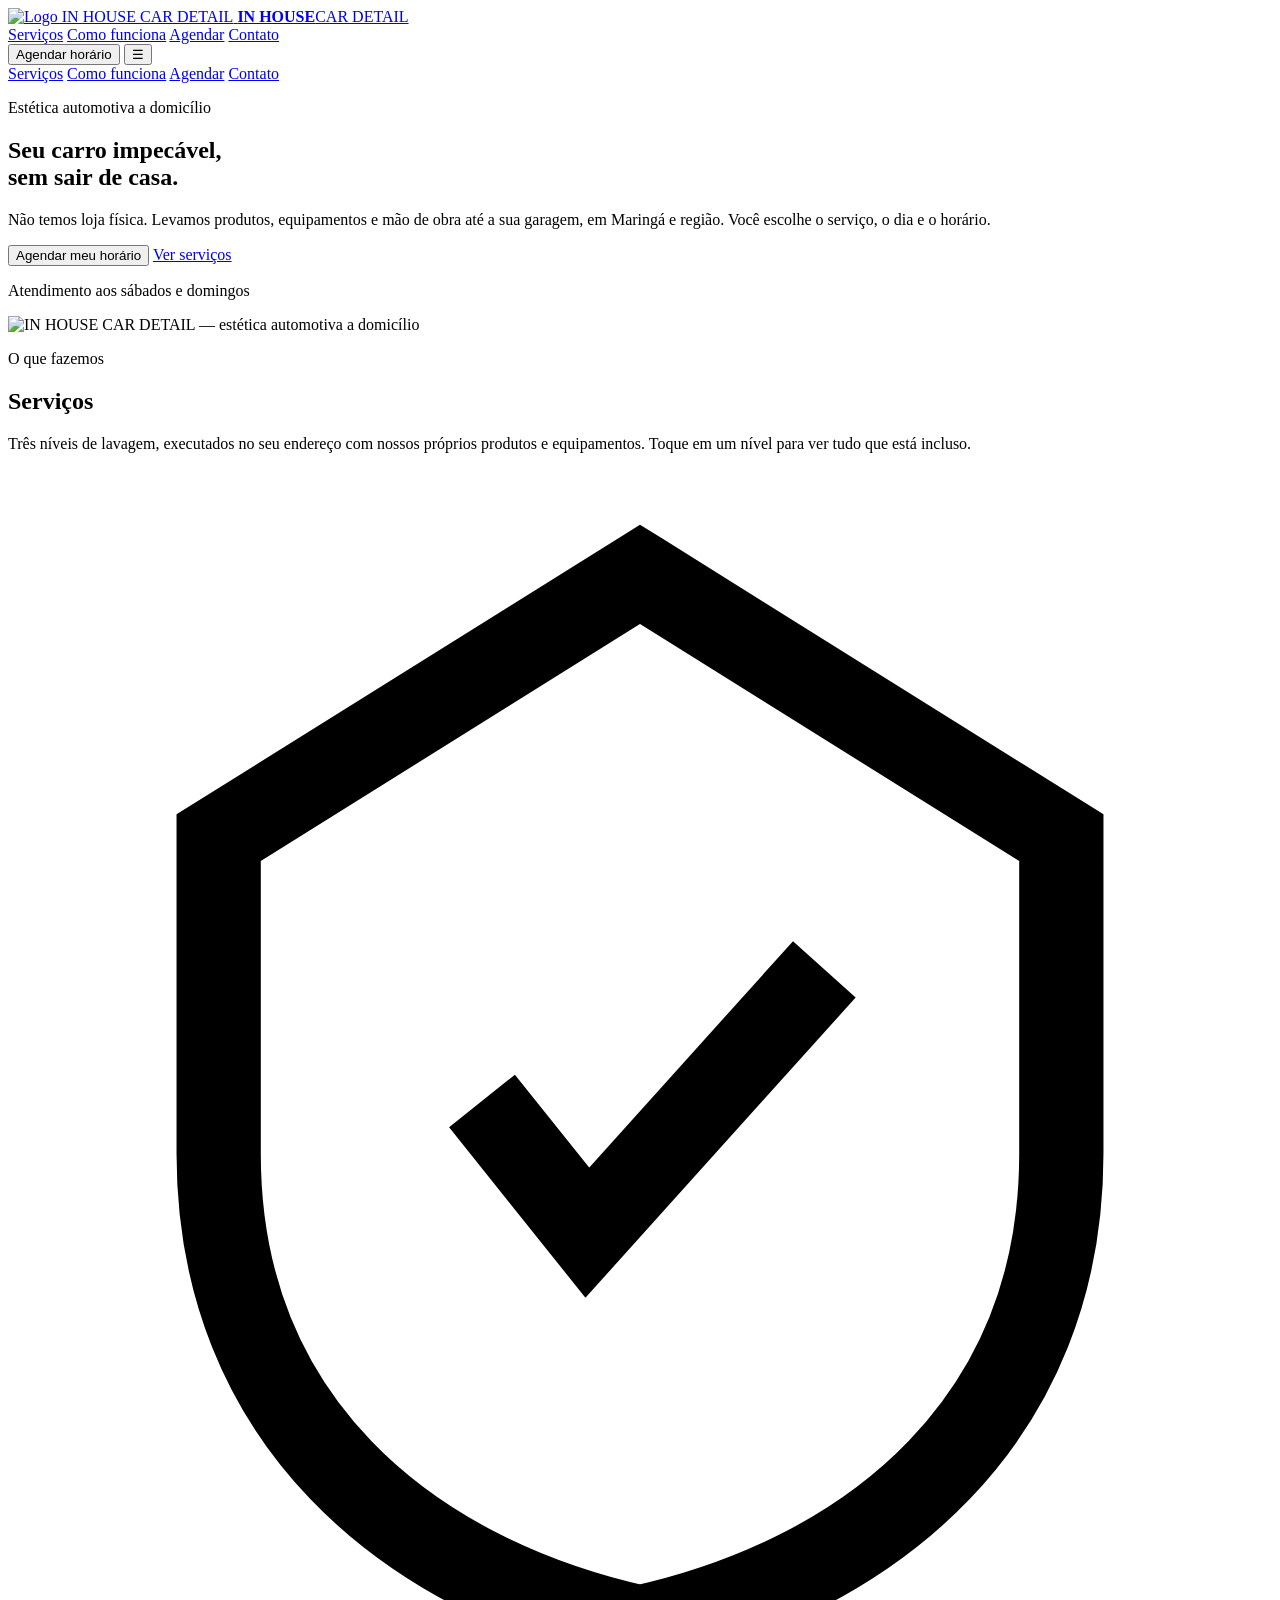
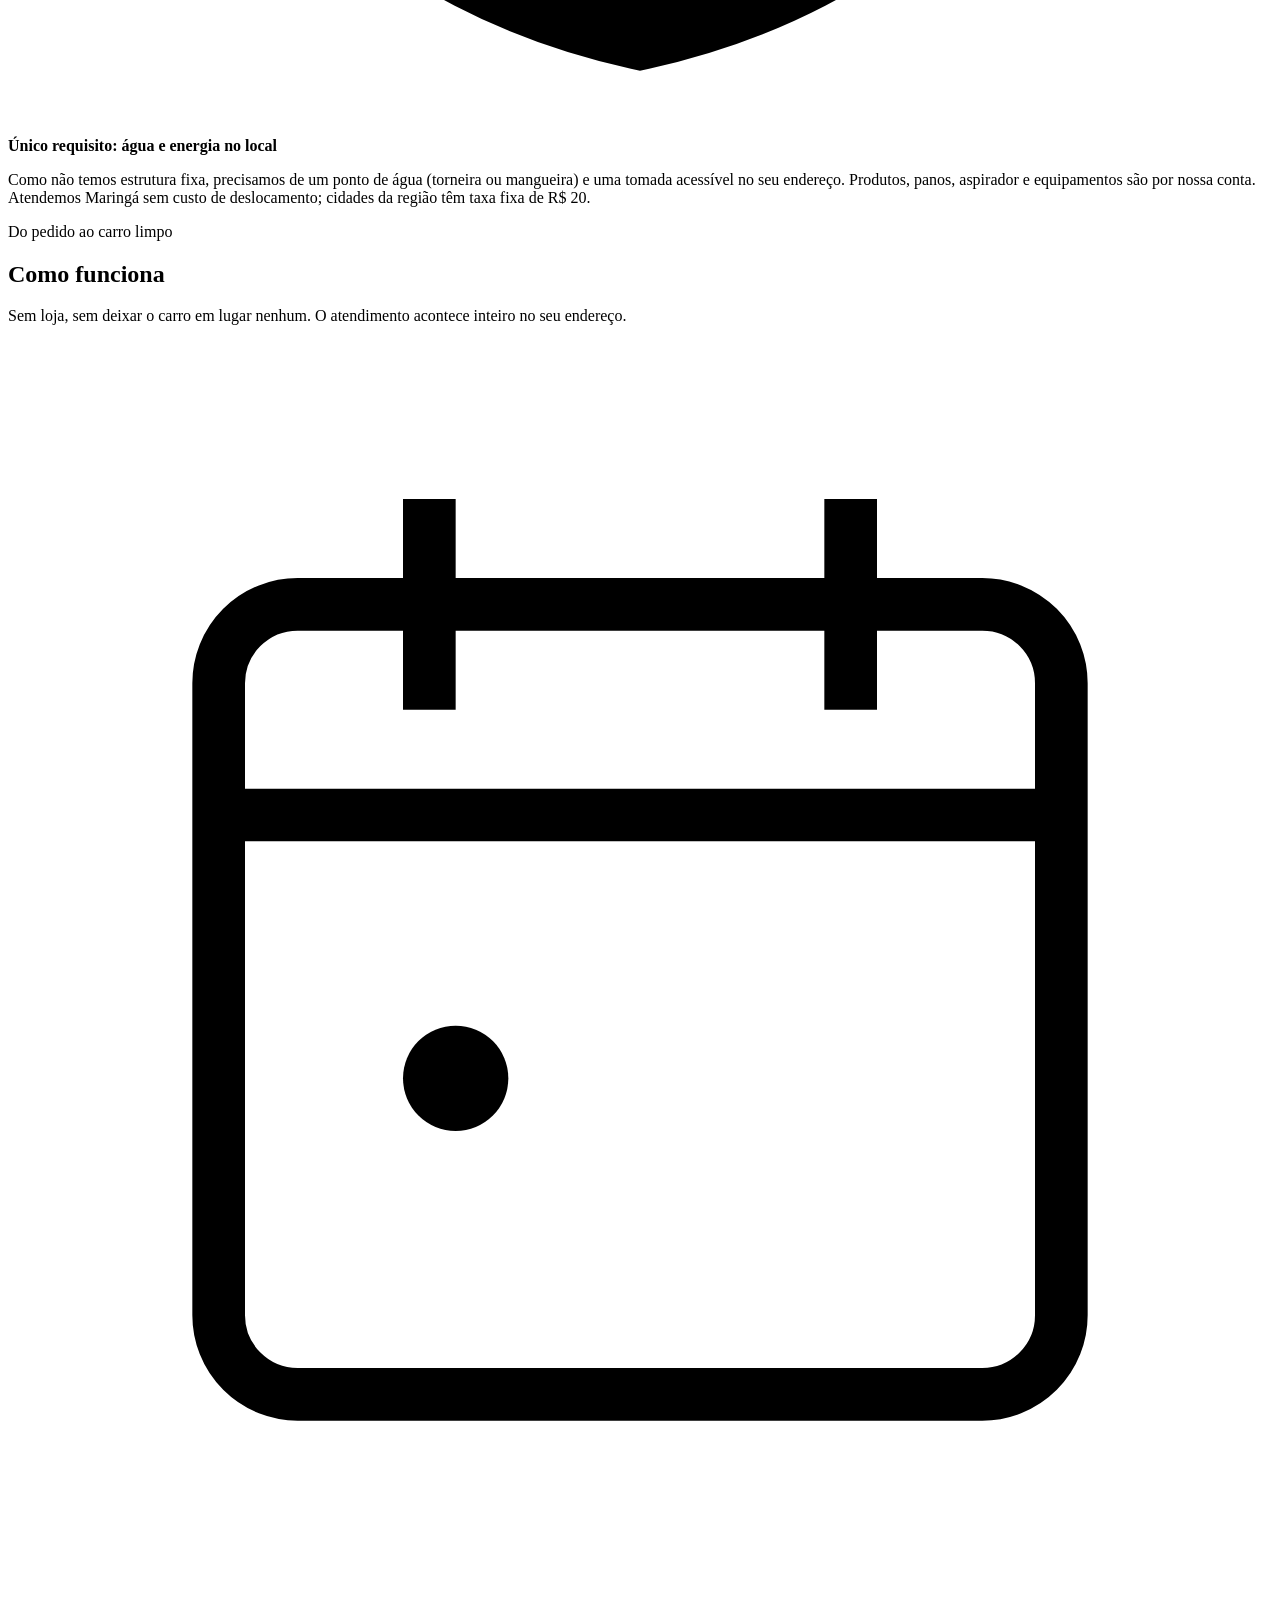
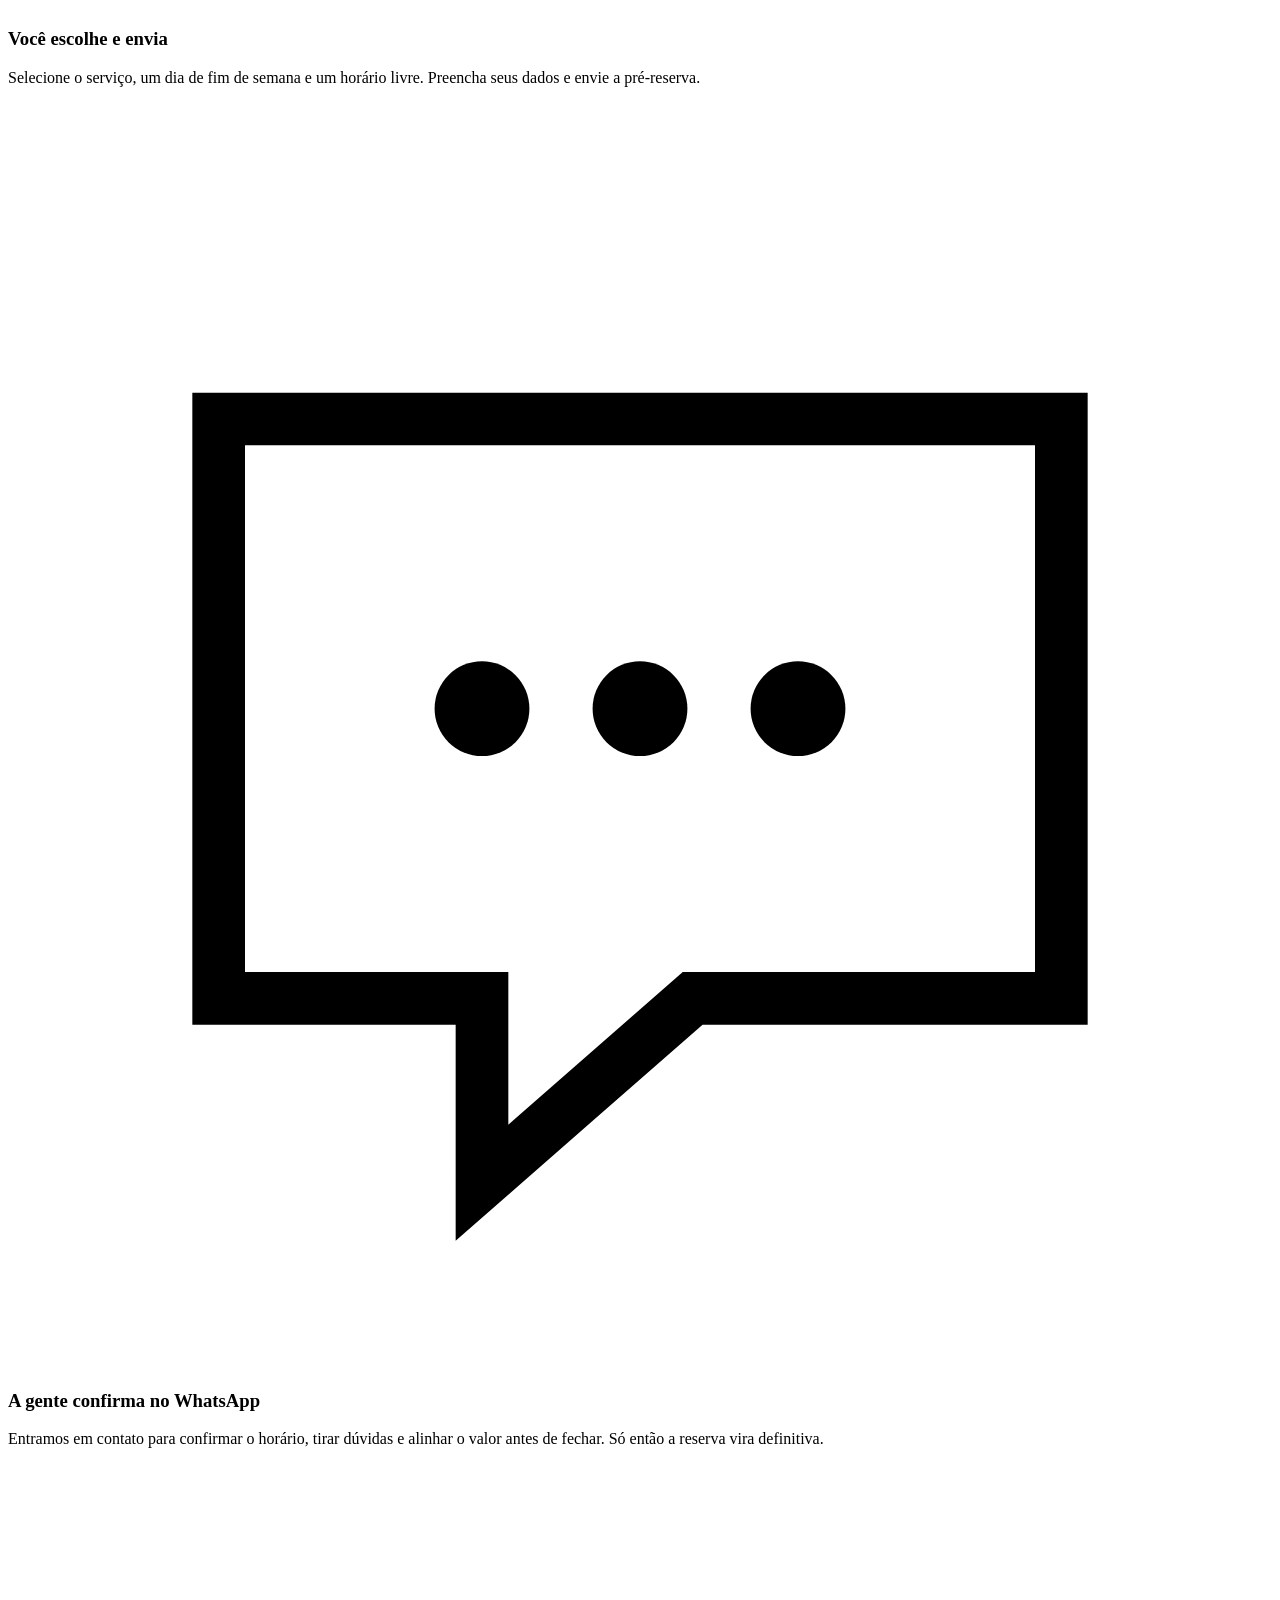
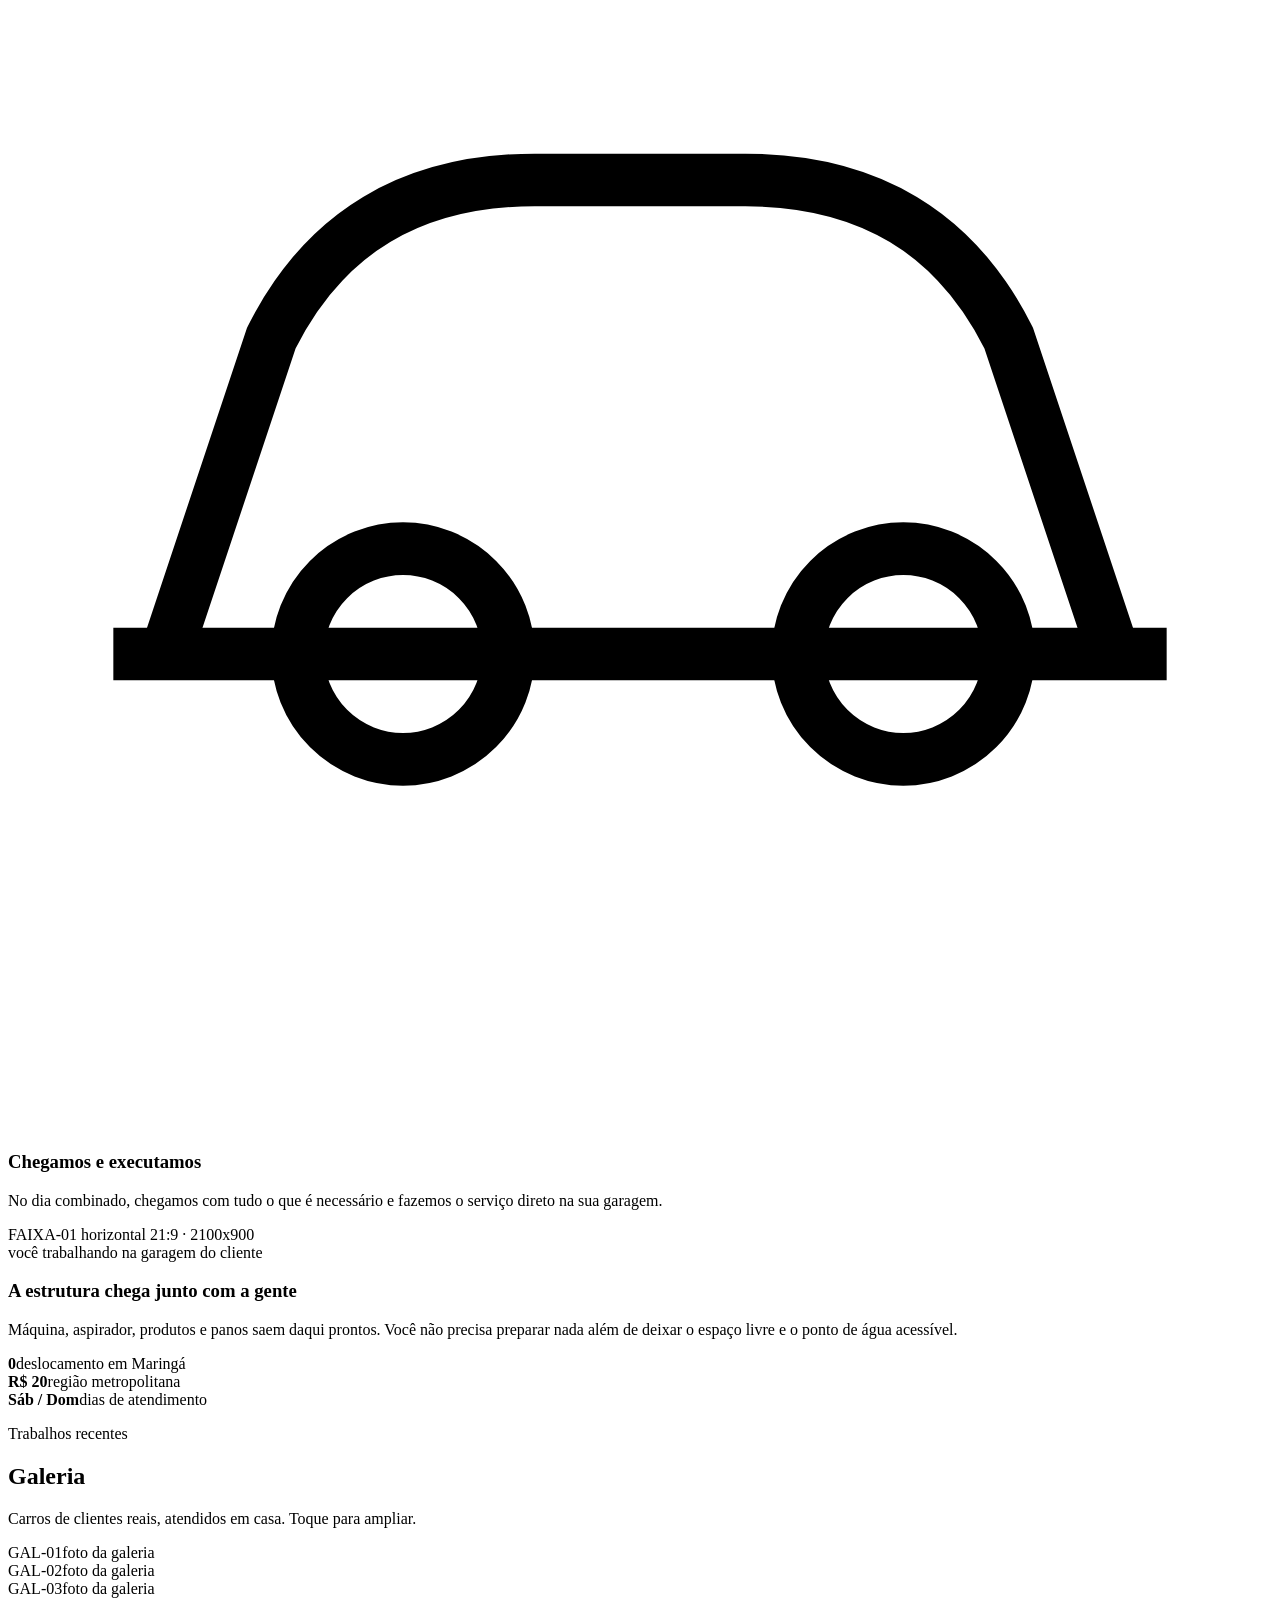
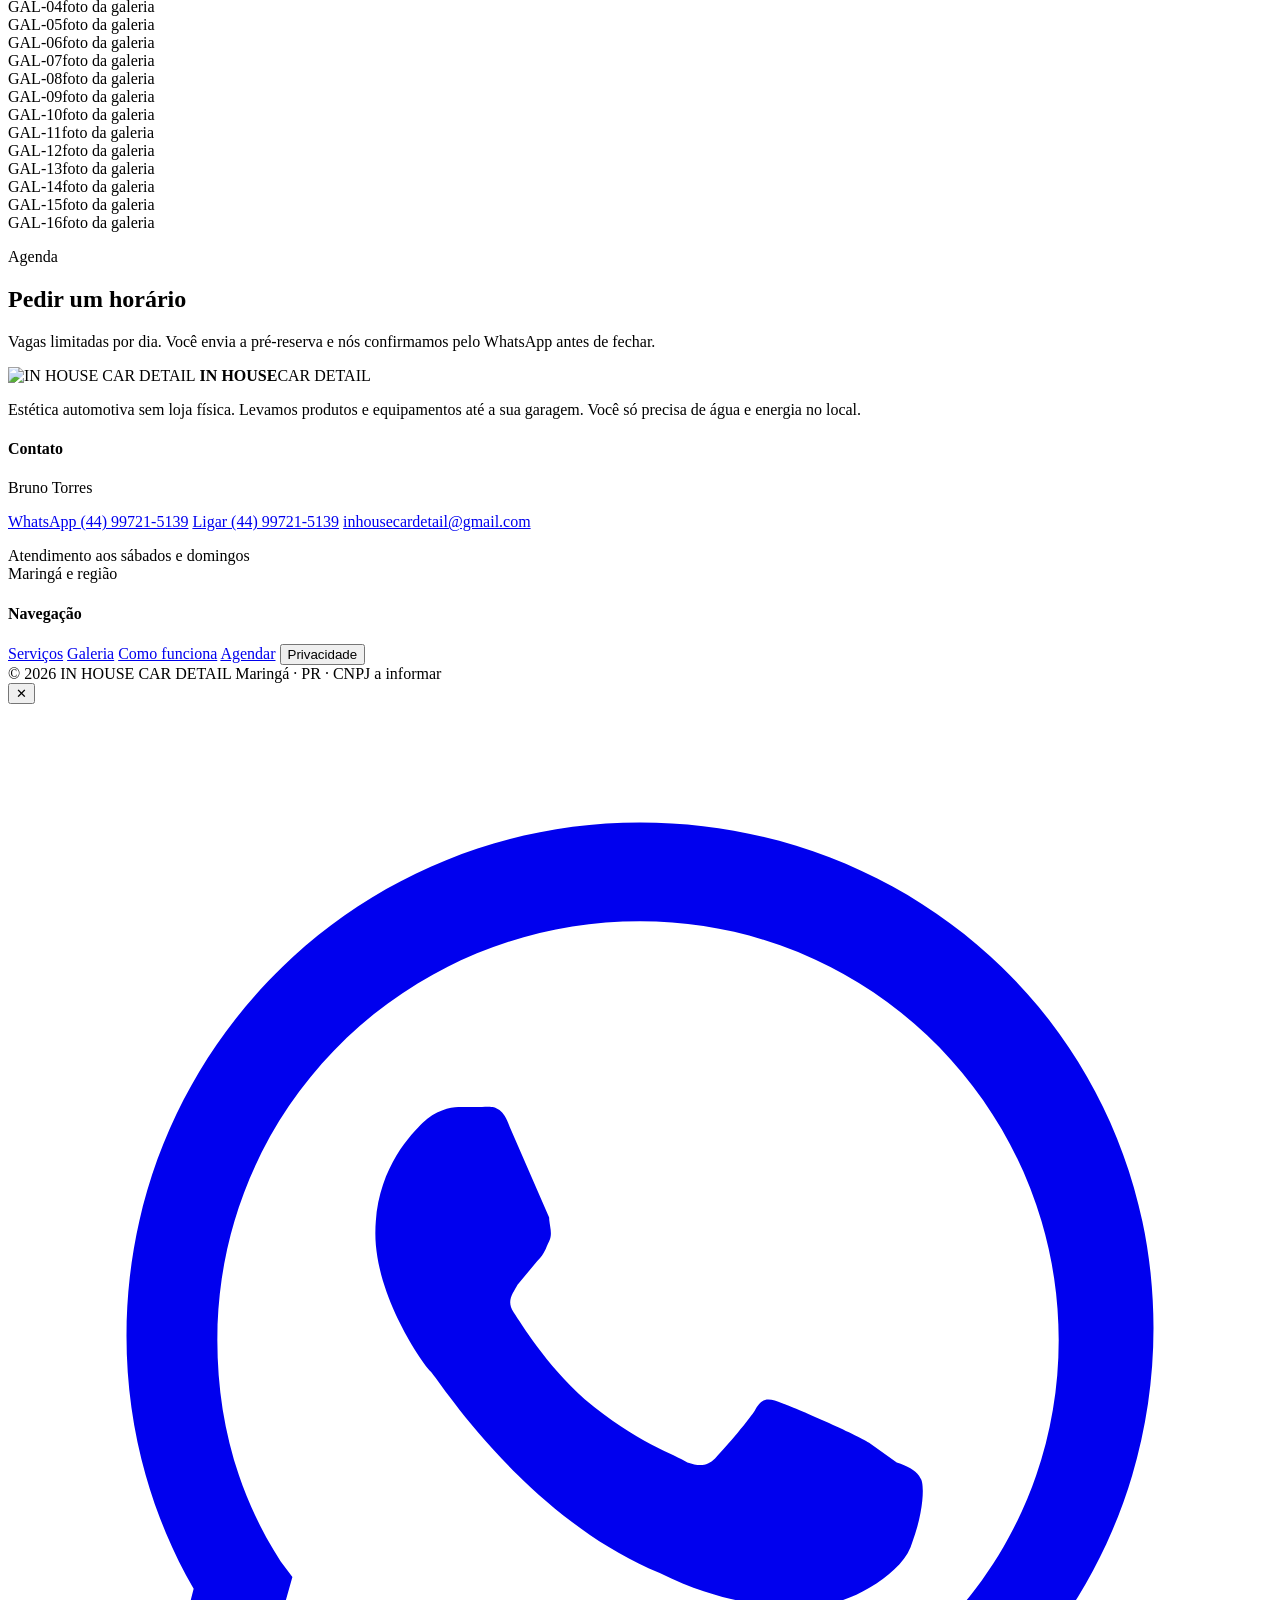
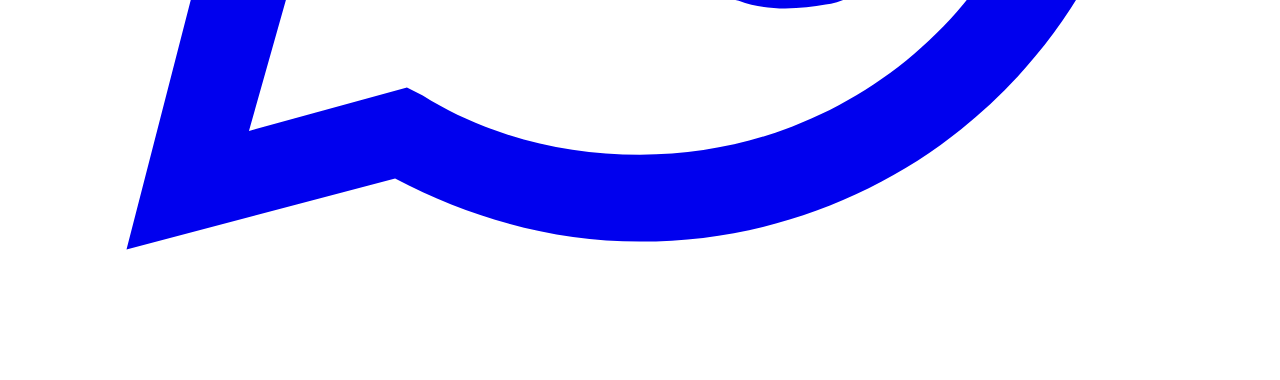
==== index.html @ f8c45d7d "V1 site Inhouse Car Detail" ====
<!DOCTYPE html>
<html lang="pt-BR">
<head>
<meta charset="UTF-8">
<meta name="viewport" content="width=device-width, initial-scale=1.0">
<title>IN HOUSE CAR DETAIL — Estética automotiva a domicílio em Maringá</title>
<meta name="description" content="Lavagem e estética automotiva na sua garagem, em Maringá e região. Você escolhe o serviço, o dia e o horário — a gente leva produtos e equipamentos até você.">
<meta name="theme-color" content="#010d1c">

<meta property="og:title" content="IN HOUSE CAR DETAIL — Estética automotiva a domicílio">
<meta property="og:description" content="Lavagem e estética automotiva na sua garagem, em Maringá e região.">
<meta property="og:image" content="assets/img/logo-hero.jpg">
<meta property="og:type" content="website">
<meta property="og:locale" content="pt_BR">

<link rel="icon" type="image/jpeg" href="assets/img/logo-badge-160.jpg">
<link rel="apple-touch-icon" href="assets/img/logo-badge-320.jpg">

<link rel="preconnect" href="https://fonts.googleapis.com">
<link rel="preconnect" href="https://fonts.gstatic.com" crossorigin>
<link href="https://fonts.googleapis.com/css2?family=Bebas+Neue&family=Inter:wght@400;500;600;700;800&family=JetBrains+Mono:wght@400;500;700&display=swap" rel="stylesheet">
<link rel="stylesheet" href="assets/css/styles.css">
</head>
<body>

<!-- ============================ HEADER ============================ -->
<header>
  <nav class="wrap">
    <a class="brand" href="#topo" aria-label="IN HOUSE CAR DETAIL — início">
      <picture>
        <source srcset="assets/img/logo-badge-160.webp" type="image/webp">
        <img src="assets/img/logo-badge-160.jpg" alt="Logo IN HOUSE CAR DETAIL" width="44" height="44">
      </picture>
      <span class="logo"><b>IN HOUSE</b><span>CAR DETAIL</span></span>
    </a>
    <div class="nav-links">
      <a href="#servicos">Serviços</a>
      <!-- RESULTADOS: <a href="#resultados">Resultados</a> -->
      <a href="#como-funciona">Como funciona</a>
      <a href="#agendamento">Agendar</a>
      <a href="#contato">Contato</a>
    </div>
    <button class="btn btn-gold nav-cta" data-scroll="#agendamento">Agendar horário</button>
    <button class="burger" id="burgerBtn" aria-label="Abrir menu" aria-expanded="false">☰</button>
  </nav>
</header>

<!-- Fora do <header> de propósito: o backdrop-filter do cabeçalho cria um
     bloco de contenção e o menu fixo herdava a altura dele (64px). -->
<div class="mobile-menu" id="mobileMenu">
  <a href="#servicos">Serviços</a>
  <!-- RESULTADOS: <a href="#resultados">Resultados</a> -->
  <a href="#como-funciona">Como funciona</a>
  <a href="#agendamento">Agendar</a>
  <a href="#contato">Contato</a>
</div>

<!-- ============================ HERO ============================
     SLOT DE FOTO: HERO-BG — configurado via CSS.
     Arquivo: assets/img/hero/hero-bg.jpg (1920x1080, carro escuro molhado)
     Para ativar, descomente a linha --hero-photo no topo de assets/css/styles.css
     ============================================================== -->
<section class="hero" id="topo">
  <div class="wrap hero-grid">
    <div>
      <p class="eyebrow">Estética automotiva a domicílio</p>
      <h1>Seu carro impecável,<br><span class="gold">sem sair de casa.</span></h1>
      <p class="lead">Não temos loja física. Levamos produtos, equipamentos e mão de obra até a sua garagem, em Maringá e região. Você escolhe o serviço, o dia e o horário.</p>
      <div class="hero-ctas">
        <button class="btn btn-gold" data-scroll="#agendamento">Agendar meu horário</button>
        <a href="#servicos" class="btn btn-ghost">Ver serviços</a>
      </div>
      <p class="hero-note"><span class="dot"></span> Atendimento aos sábados e domingos</p>
    </div>
    <div class="hero-badge">
      <div class="ring" aria-hidden="true"></div>
      <div class="flare" aria-hidden="true"></div>
      <picture>
        <source srcset="assets/img/logo-hero-840.webp" type="image/webp">
        <img src="assets/img/logo-hero-840.jpg" alt="IN HOUSE CAR DETAIL — estética automotiva a domicílio" width="420" height="420" fetchpriority="high">
      </picture>
    </div>
  </div>
</section>

<!-- ============================ SERVIÇOS ============================ -->
<section id="servicos">
  <div class="wrap">
    <div class="section-head">
      <p class="eyebrow">O que fazemos</p>
      <h2>Serviços</h2>
      <p>Três níveis de lavagem, executados no seu endereço com nossos próprios produtos e equipamentos. Toque em um nível para ver tudo que está incluso.</p>
    </div>

    <!-- SLOTS DE FOTO: capa de cada card (SRV-*-CAPA) — geradas em assets/js/app.js -->
    <div class="service-grid" id="serviceGrid"></div>

    <!-- Polimento: linha separada, formato diferente das lavagens.
         SLOT DE FOTO: SRV-POLIMENTO-CAPA (1600x1200) -->
    <div class="polimento" id="polimentoBlock"></div>

    <div class="requisito">
      <svg viewBox="0 0 24 24" fill="none" aria-hidden="true"><path d="M12 2 L20 7 V13 C20 18 16.5 21 12 22 C7.5 21 4 18 4 13 V7 Z" stroke="currentColor" stroke-width="1.6"/><path d="M9 12 L11 14.5 L15.5 9.5" stroke="currentColor" stroke-width="1.6" fill="none"/></svg>
      <div>
        <b>Único requisito: água e energia no local</b>
        <p>Como não temos estrutura fixa, precisamos de um ponto de água (torneira ou mangueira) e uma tomada acessível no seu endereço. Produtos, panos, aspirador e equipamentos são por nossa conta. Atendemos Maringá sem custo de deslocamento; cidades da região têm taxa fixa de R$ 20.</p>
      </div>
    </div>
  </div>
</section>

<!-- Seção "Resultados" (antes/depois) removida — ver _secao-resultados.html -->

<!-- ============================ COMO FUNCIONA ============================ -->
<section id="como-funciona">
  <div class="wrap">
    <div class="section-head">
      <p class="eyebrow">Do pedido ao carro limpo</p>
      <h2>Como funciona</h2>
      <p>Sem loja, sem deixar o carro em lugar nenhum. O atendimento acontece inteiro no seu endereço.</p>
    </div>
    <div class="steps">
      <div class="step">
        <svg class="step-icon" viewBox="0 0 48 48" fill="none" aria-hidden="true"><rect x="8" y="10" width="32" height="30" rx="3" stroke="currentColor" stroke-width="2"/><line x1="8" y1="18" x2="40" y2="18" stroke="currentColor" stroke-width="2"/><line x1="16" y1="6" x2="16" y2="14" stroke="currentColor" stroke-width="2"/><line x1="32" y1="6" x2="32" y2="14" stroke="currentColor" stroke-width="2"/><circle cx="17" cy="28" r="2" fill="currentColor"/></svg>
        <h3>Você escolhe e envia</h3>
        <p>Selecione o serviço, um dia de fim de semana e um horário livre. Preencha seus dados e envie a pré-reserva.</p>
      </div>
      <div class="step">
        <svg class="step-icon" viewBox="0 0 48 48" fill="none" aria-hidden="true"><path d="M8 12h32v22H26l-8 7v-7H8z" stroke="currentColor" stroke-width="2"/><circle cx="18" cy="23" r="1.8" fill="currentColor"/><circle cx="24" cy="23" r="1.8" fill="currentColor"/><circle cx="30" cy="23" r="1.8" fill="currentColor"/></svg>
        <h3>A gente confirma no WhatsApp</h3>
        <p>Entramos em contato para confirmar o horário, tirar dúvidas e alinhar o valor antes de fechar. Só então a reserva vira definitiva.</p>
      </div>
      <div class="step">
        <svg class="step-icon" viewBox="0 0 48 48" fill="none" aria-hidden="true"><path d="M6 30 L10 18 Q13 12 20 12 L28 12 Q35 12 38 18 L42 30" stroke="currentColor" stroke-width="2" fill="none"/><line x1="4" y1="30" x2="44" y2="30" stroke="currentColor" stroke-width="2"/><circle cx="15" cy="30" r="4" fill="none" stroke="currentColor" stroke-width="2"/><circle cx="34" cy="30" r="4" fill="none" stroke="currentColor" stroke-width="2"/></svg>
        <h3>Chegamos e executamos</h3>
        <p>No dia combinado, chegamos com tudo o que é necessário e fazemos o serviço direto na sua garagem.</p>
      </div>
    </div>

      <!-- A estrutura chega junto com a gente — fecha a seção "Como funciona".
           SLOT DE FOTO: FAIXA-01. Ative pelo bloco PHOTOS em assets/js/app.js -->
      <div class="estrutura">
        <div class="slot" data-slot="FAIXA-01">
          <div class="slot-empty">
            <span class="code">FAIXA-01</span>
            <span class="meta">horizontal 21:9 · 2100x900<br>você trabalhando na garagem do cliente</span>
          </div>
        </div>
        <div class="estrutura-overlay"></div>
        <div class="estrutura-content">
          <h3>A estrutura chega junto com a gente</h3>
          <p>Máquina, aspirador, produtos e panos saem daqui prontos. Você não precisa preparar nada além de deixar o espaço livre e o ponto de água acessível.</p>
          <div class="estrutura-stats">
            <div><b>0</b><span>deslocamento em Maringá</span></div>
            <div><b>R$ 20</b><span>região metropolitana</span></div>
            <div><b>Sáb / Dom</b><span>dias de atendimento</span></div>
          </div>
        </div>
      </div>
  </div>
</section>

<!-- ============================ GALERIA MOSAICO ============================
     SLOTS DE FOTO: GAL-01 a GAL-06 — tamanhos diferentes de propósito.
     Arquivos: assets/img/galeria/01.jpg ... 06.jpg. Ative pelo bloco PHOTOS.
     ========================================================================= -->
<section id="galeria">
  <div class="wrap">
    <div class="section-head">
      <p class="eyebrow">Trabalhos recentes</p>
      <h2>Galeria</h2>
      <p>Carros de clientes reais, atendidos em casa. Toque para ampliar.</p>
    </div>

    <div class="mosaico" id="mosaico">
      <div class="slot m-tall" data-slot="GAL-01"><div class="slot-empty"><span class="code">GAL-01</span><span class="meta">foto da galeria</span></div></div>
      <div class="slot m-wide" data-slot="GAL-02"><div class="slot-empty"><span class="code">GAL-02</span><span class="meta">foto da galeria</span></div></div>
      <div class="slot m-wide" data-slot="GAL-03"><div class="slot-empty"><span class="code">GAL-03</span><span class="meta">foto da galeria</span></div></div>
      <div class="slot m-tall" data-slot="GAL-04"><div class="slot-empty"><span class="code">GAL-04</span><span class="meta">foto da galeria</span></div></div>
      <div class="slot m-big" data-slot="GAL-05"><div class="slot-empty"><span class="code">GAL-05</span><span class="meta">foto da galeria</span></div></div>
      <div class="slot m-wide" data-slot="GAL-06"><div class="slot-empty"><span class="code">GAL-06</span><span class="meta">foto da galeria</span></div></div>
      <div class="slot" data-slot="GAL-07"><div class="slot-empty"><span class="code">GAL-07</span><span class="meta">foto da galeria</span></div></div>
      <div class="slot" data-slot="GAL-08"><div class="slot-empty"><span class="code">GAL-08</span><span class="meta">foto da galeria</span></div></div>
      <div class="slot m-tall" data-slot="GAL-09"><div class="slot-empty"><span class="code">GAL-09</span><span class="meta">foto da galeria</span></div></div>
      <div class="slot m-tall" data-slot="GAL-10"><div class="slot-empty"><span class="code">GAL-10</span><span class="meta">foto da galeria</span></div></div>
      <div class="slot" data-slot="GAL-11"><div class="slot-empty"><span class="code">GAL-11</span><span class="meta">foto da galeria</span></div></div>
      <div class="slot" data-slot="GAL-12"><div class="slot-empty"><span class="code">GAL-12</span><span class="meta">foto da galeria</span></div></div>
      <div class="slot" data-slot="GAL-13"><div class="slot-empty"><span class="code">GAL-13</span><span class="meta">foto da galeria</span></div></div>
      <div class="slot" data-slot="GAL-14"><div class="slot-empty"><span class="code">GAL-14</span><span class="meta">foto da galeria</span></div></div>
      <div class="slot m-big" data-slot="GAL-15"><div class="slot-empty"><span class="code">GAL-15</span><span class="meta">foto da galeria</span></div></div>
      <div class="slot m-big" data-slot="GAL-16"><div class="slot-empty"><span class="code">GAL-16</span><span class="meta">foto da galeria</span></div></div>
    </div>
    </div>
    </div>
  </div>
</section>

<!-- ============================ AGENDAMENTO ============================ -->
<section id="agendamento">
  <div class="wrap">
    <div class="section-head center">
      <p class="eyebrow center">Agenda</p>
      <h2>Pedir um horário</h2>
      <p>Vagas limitadas por dia. Você envia a pré-reserva e nós confirmamos pelo WhatsApp antes de fechar.</p>
    </div>

    <div class="booking-card">
      <div class="stepper" id="stepper"></div>
      <div class="booking-body" id="bookingBody"></div>
      <div class="booking-nav" id="bookingNav"></div>
    </div>
  </div>
</section>

<!-- ============================ RODAPÉ ============================ -->
<footer id="contato">
  <div class="wrap">
    <div class="foot-grid">
      <div class="foot-col">
        <div class="foot-brand">
          <picture>
            <source srcset="assets/img/logo-badge-320.webp" type="image/webp">
            <img src="assets/img/logo-badge-320.jpg" alt="IN HOUSE CAR DETAIL" width="56" height="56" loading="lazy">
          </picture>
          <span class="logo"><b>IN HOUSE</b><span>CAR DETAIL</span></span>
        </div>
        <p>Estética automotiva sem loja física. Levamos produtos e equipamentos até a sua garagem. Você só precisa de água e energia no local.</p>
      </div>
      <div class="foot-col">
        <h4>Contato</h4>
        <p class="foot-pessoa">Bruno Torres</p>
        <a href="https://wa.me/5544997215139" target="_blank" rel="noopener">WhatsApp (44) 99721-5139</a>
        <a href="tel:+5544997215139">Ligar (44) 99721-5139</a>
        <a href="mailto:inhousecardetail@gmail.com">inhousecardetail@gmail.com</a>
        <p>Atendimento aos sábados e domingos<br>Maringá e região</p>
      </div>
      <div class="foot-col">
        <h4>Navegação</h4>
        <a href="#servicos">Serviços</a>
        <!-- RESULTADOS: <a href="#resultados">Antes e depois</a> -->
        <a href="#galeria">Galeria</a>
        <a href="#como-funciona">Como funciona</a>
        <a href="#agendamento">Agendar</a>
        <button type="button" class="link-rodape" data-privacidade>Privacidade</button>
      </div>
    </div>
    <div class="foot-bottom">
      <span>© 2026 IN HOUSE CAR DETAIL</span>
      <span>Maringá · PR · CNPJ a informar</span>
    </div>
  </div>
</footer>

<!-- Modal de serviço -->
<div class="modal-overlay" id="modalOverlay" role="dialog" aria-modal="true" aria-hidden="true">
  <div class="modal" id="modalContent"></div>
</div>

<!-- Aviso de privacidade (LGPD) -->
<div class="modal-overlay" id="privOverlay" role="dialog" aria-modal="true" aria-hidden="true">
  <div class="modal" id="privContent"></div>
</div>

<!-- Lightbox da galeria -->
<div class="lightbox" id="lightbox" role="dialog" aria-modal="true" aria-hidden="true">
  <button class="lightbox-close" id="lightboxClose" aria-label="Fechar">✕</button>
  <img id="lightboxImg" alt="">
</div>

<!-- WhatsApp flutuante: único canal que já converte enquanto o backend da Fase 4 não existe -->
<a class="wa-float" id="waFloat" href="https://wa.me/5544997215139" target="_blank" rel="noopener" aria-label="Falar no WhatsApp">
  <svg viewBox="0 0 32 32" fill="currentColor" aria-hidden="true"><path d="M16 3C8.8 3 3 8.8 3 16c0 2.3.6 4.5 1.7 6.4L3 29l6.8-1.8c1.9 1 4 1.6 6.2 1.6 7.2 0 13-5.8 13-13S23.2 3 16 3zm0 23.6c-2 0-3.9-.5-5.5-1.5l-.4-.2-4 1.1 1.1-3.9-.3-.4c-1.1-1.7-1.6-3.6-1.6-5.6 0-5.9 4.8-10.6 10.7-10.6 5.9 0 10.6 4.8 10.6 10.6 0 5.9-4.8 10.5-10.6 10.5zm5.8-7.9c-.3-.2-1.9-.9-2.2-1-.3-.1-.5-.2-.7.2-.2.3-.8 1-1 1.2-.2.2-.4.2-.7.1-.3-.2-1.3-.5-2.6-1.6-1-.9-1.6-1.9-1.8-2.2-.2-.3 0-.5.1-.7l.5-.6c.2-.2.2-.3.3-.5.1-.2 0-.4 0-.6l-1-2.3c-.2-.6-.5-.5-.7-.5h-.6c-.2 0-.6.1-.9.4-.3.3-1.2 1.2-1.2 2.8s1.2 3.3 1.4 3.5c.2.2 2.4 3.7 5.8 5.1.8.4 1.5.6 2 .7.8.3 1.6.2 2.2.1.7-.1 2-.8 2.2-1.6.3-.8.3-1.5.2-1.6-.1-.2-.3-.3-.6-.4z"/></svg>
</a>

<script src="assets/js/app.js"></script>
</body>
</html>
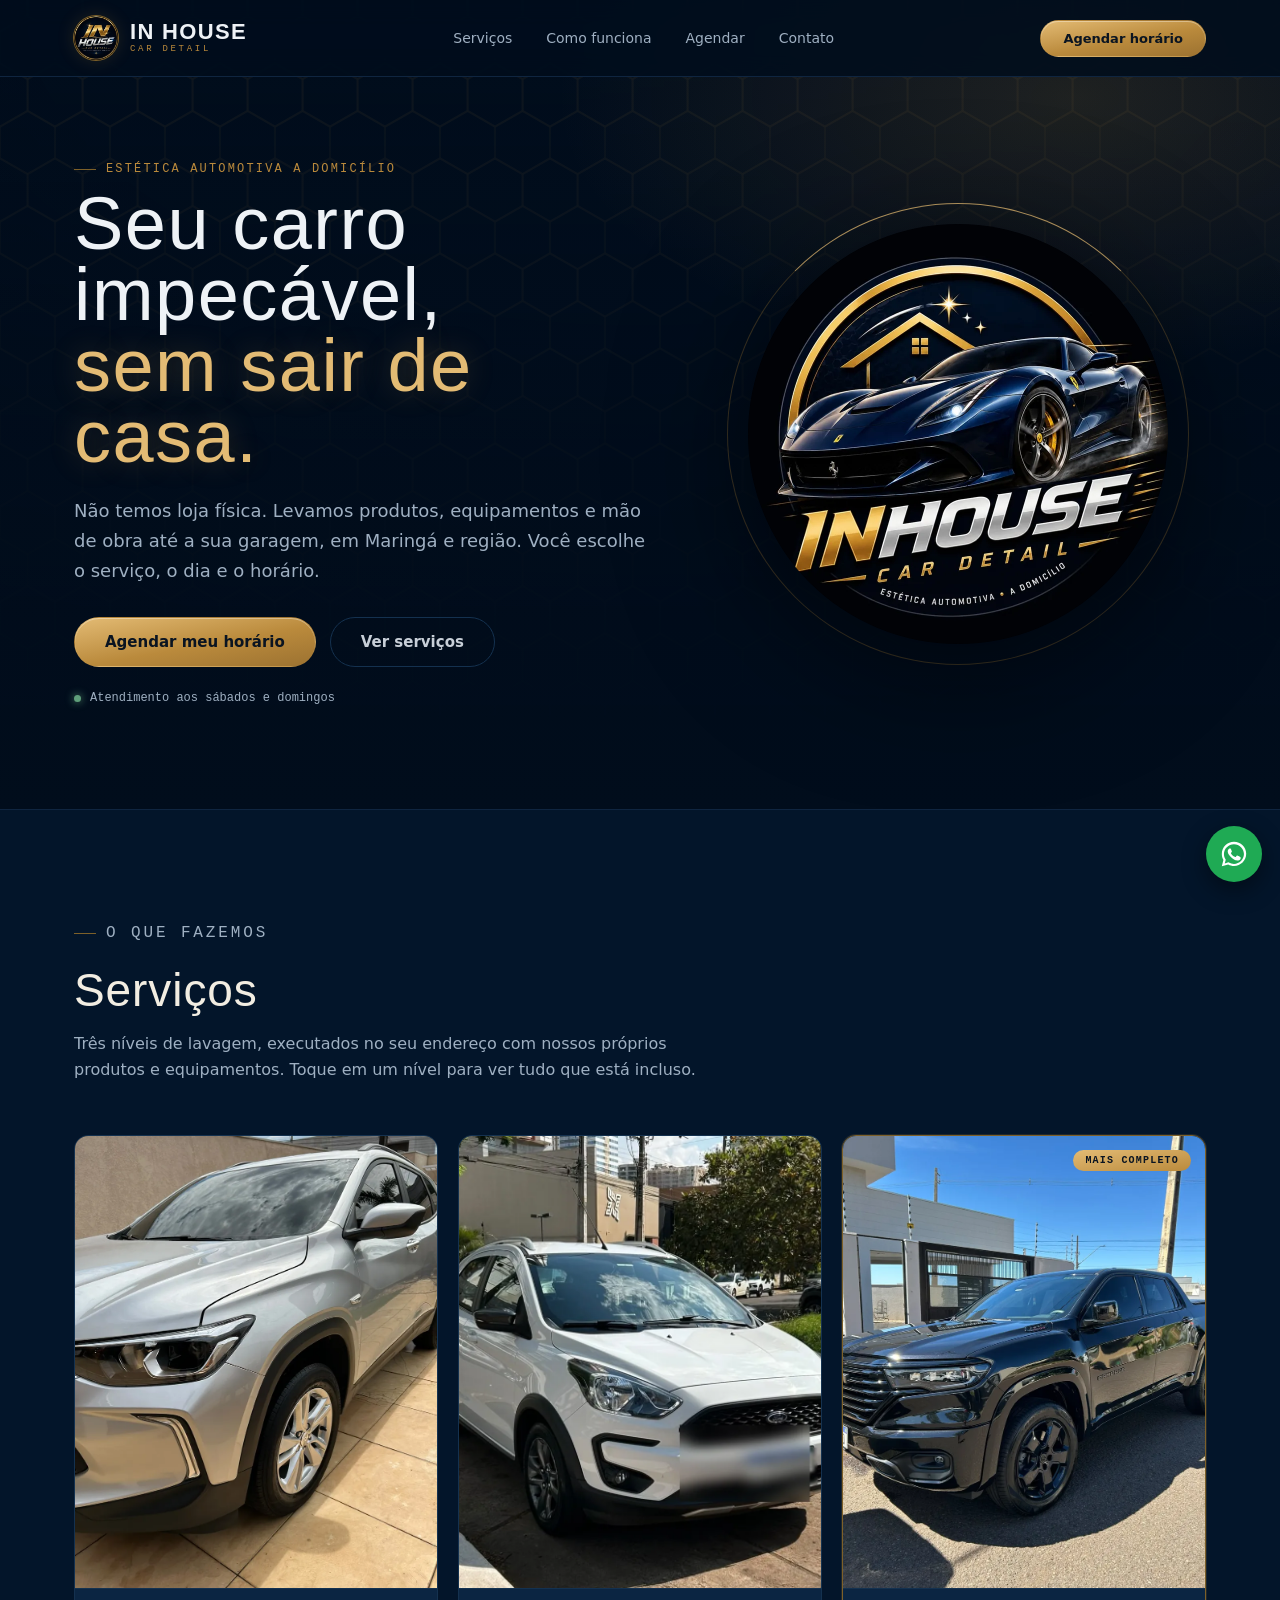
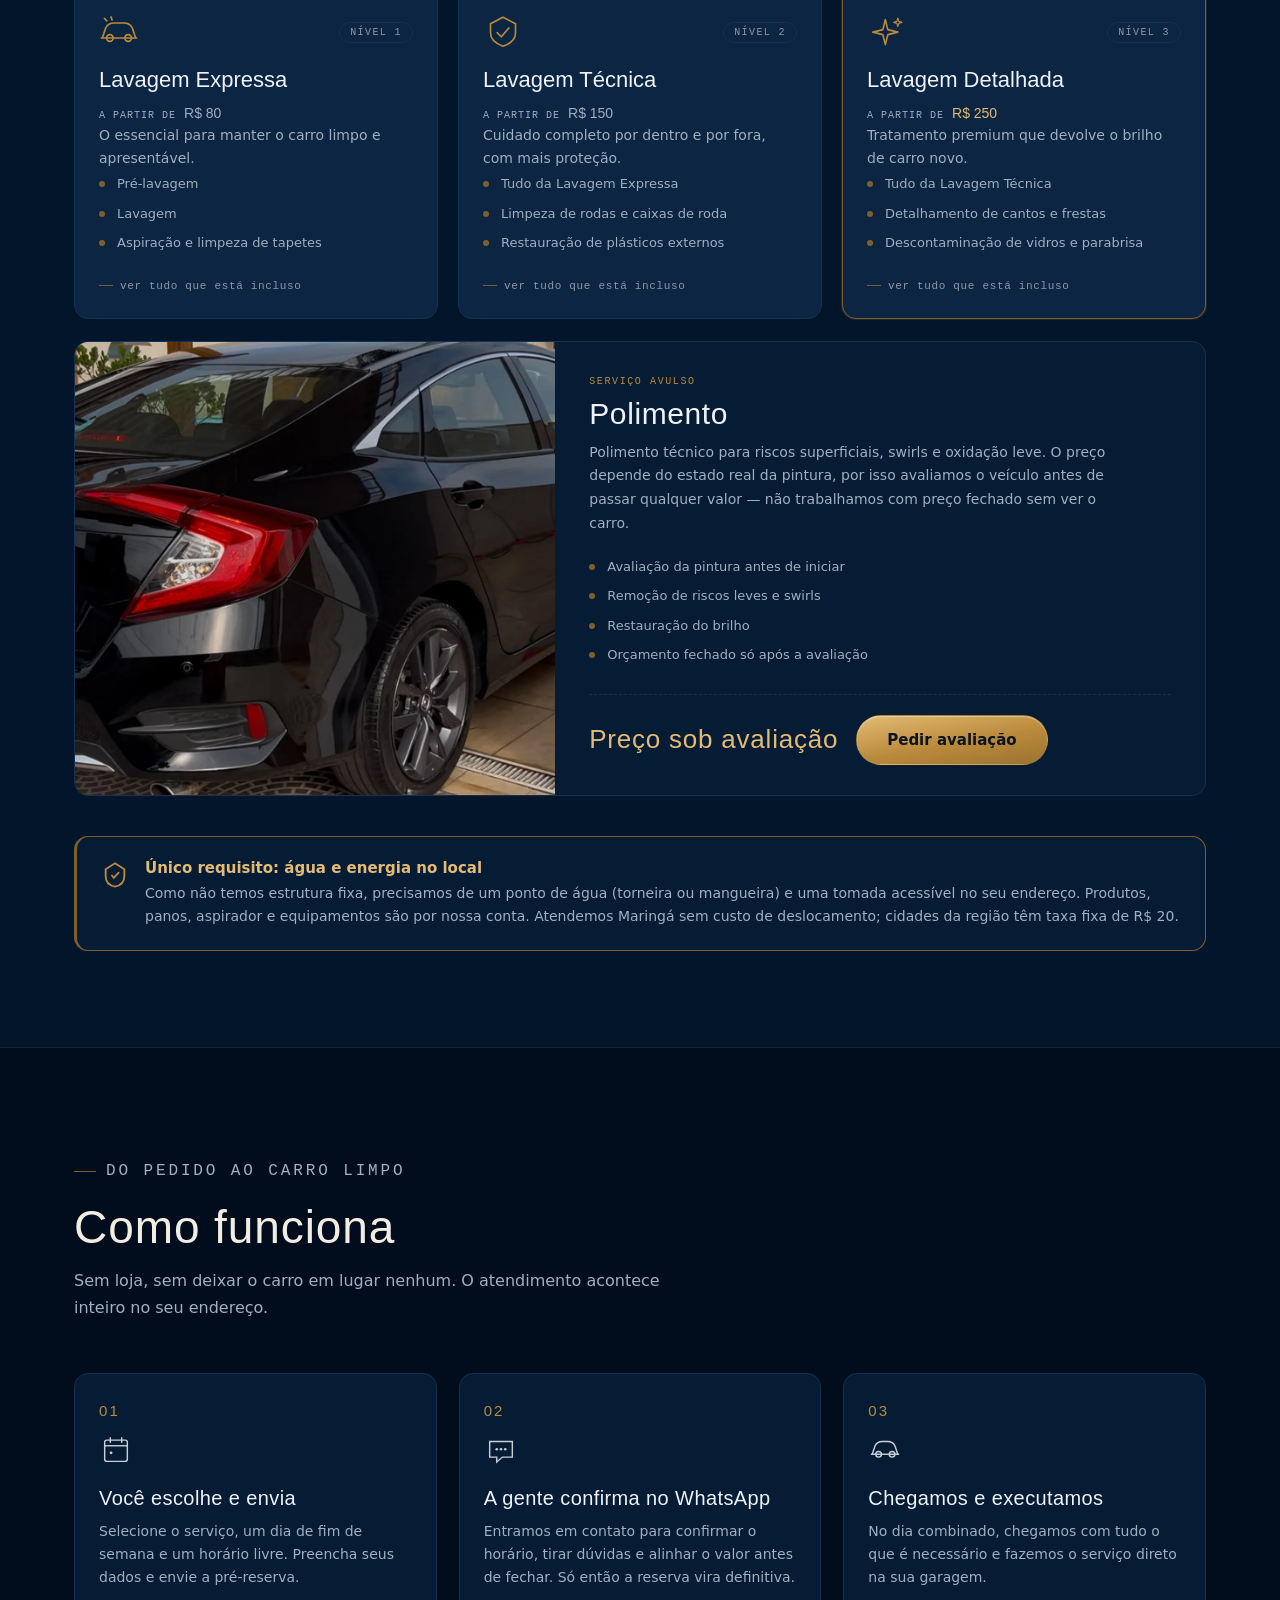
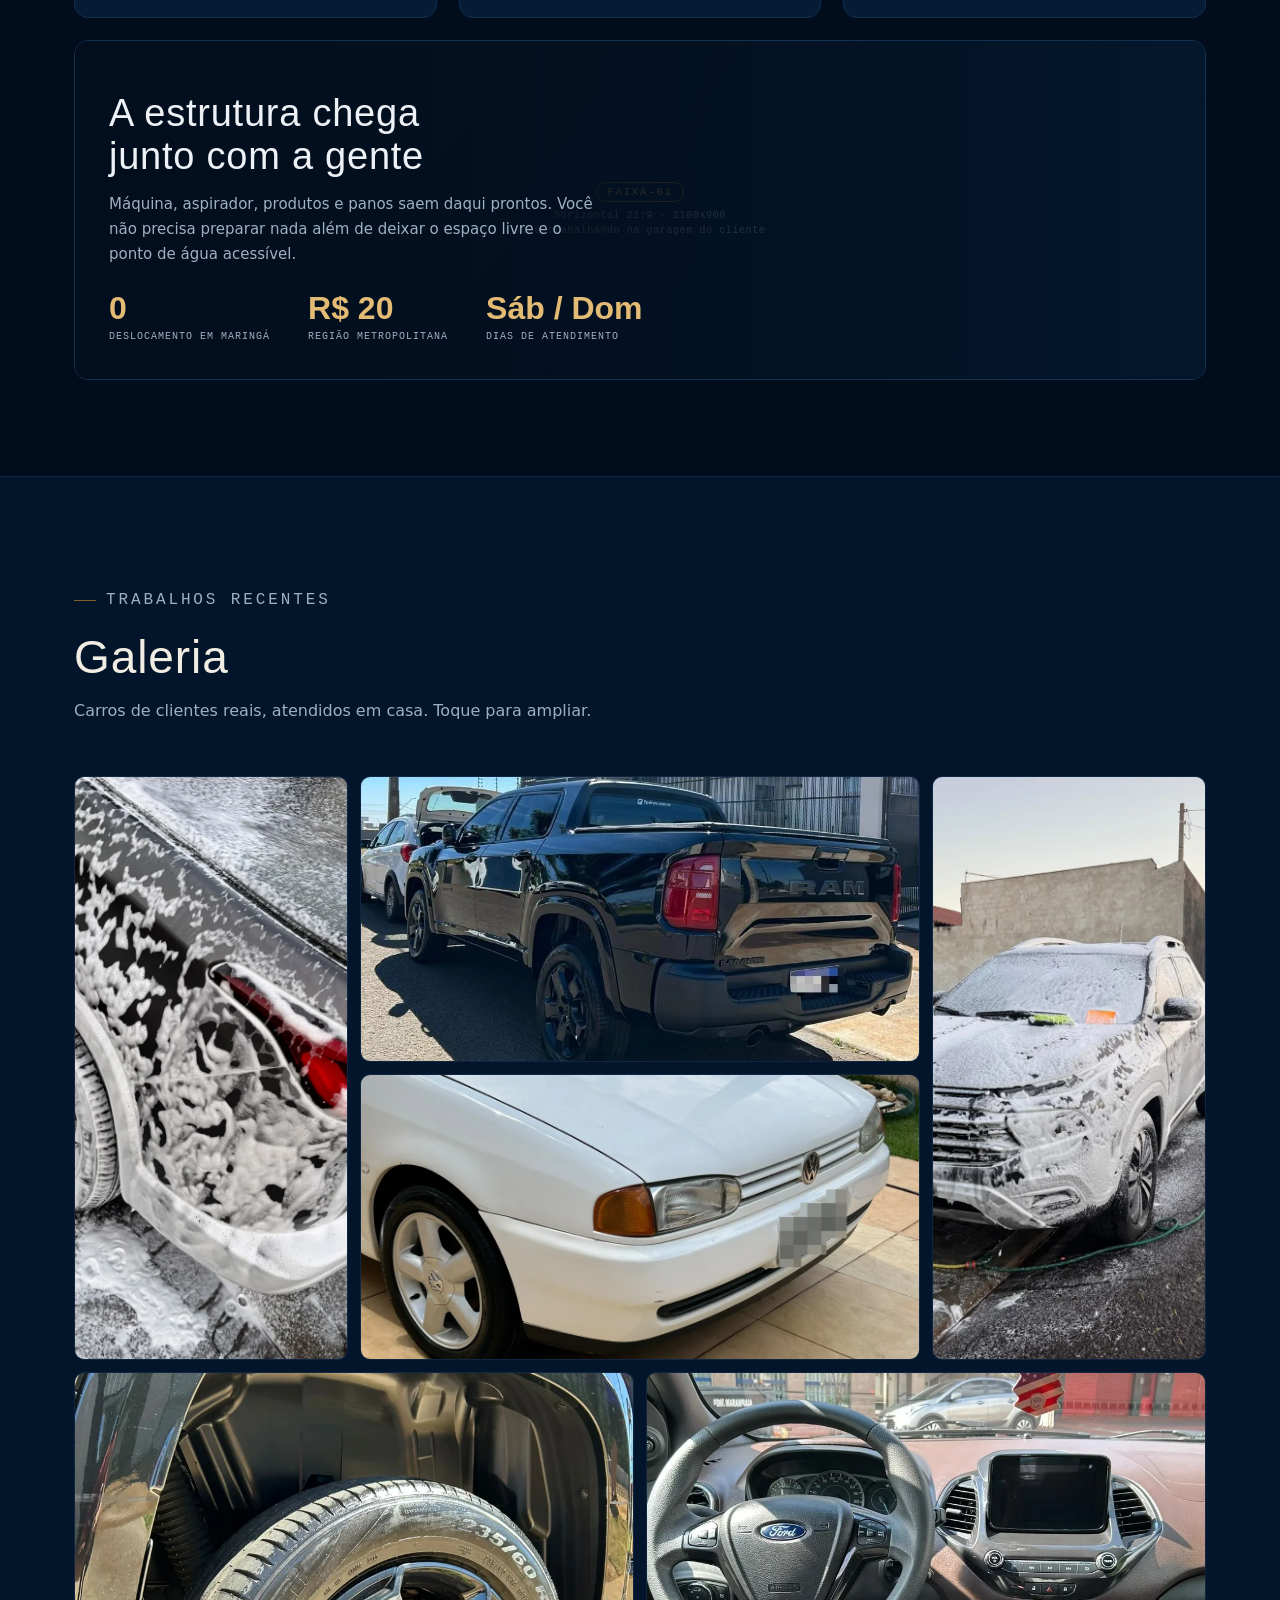
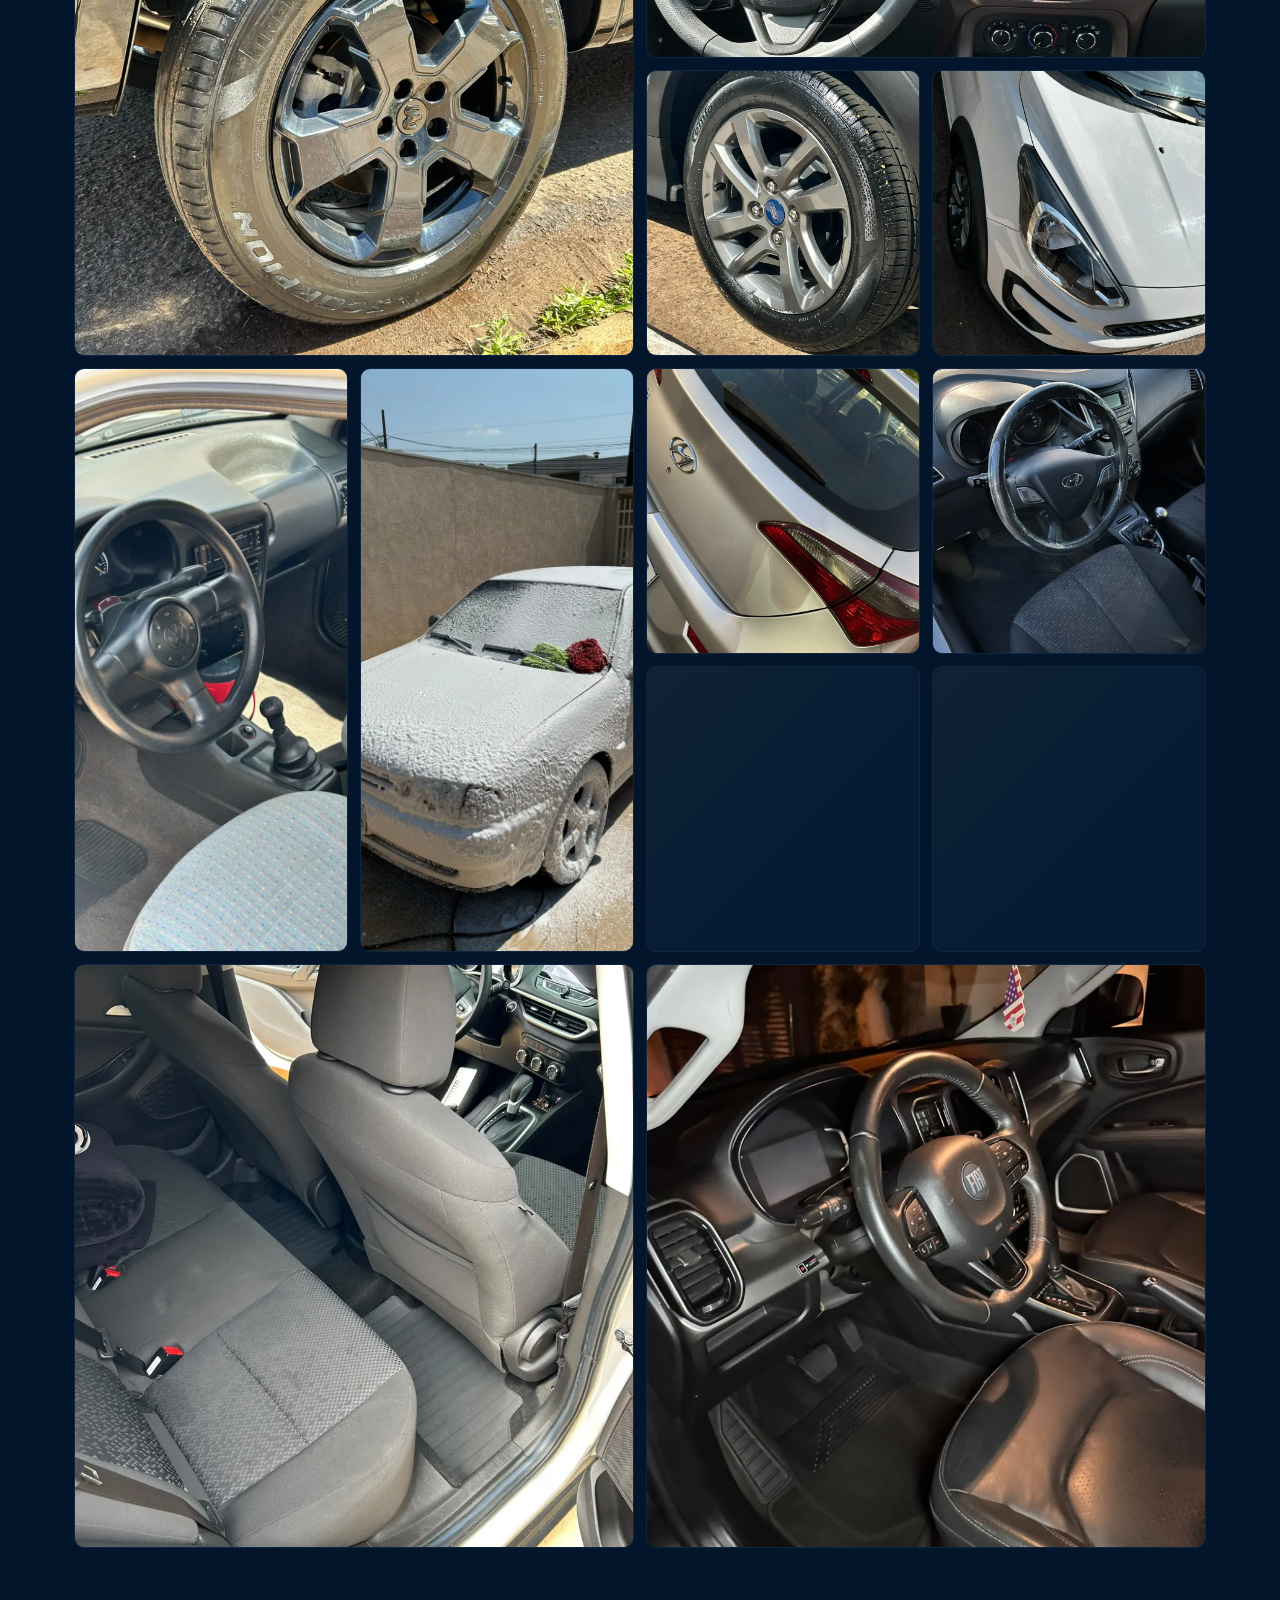
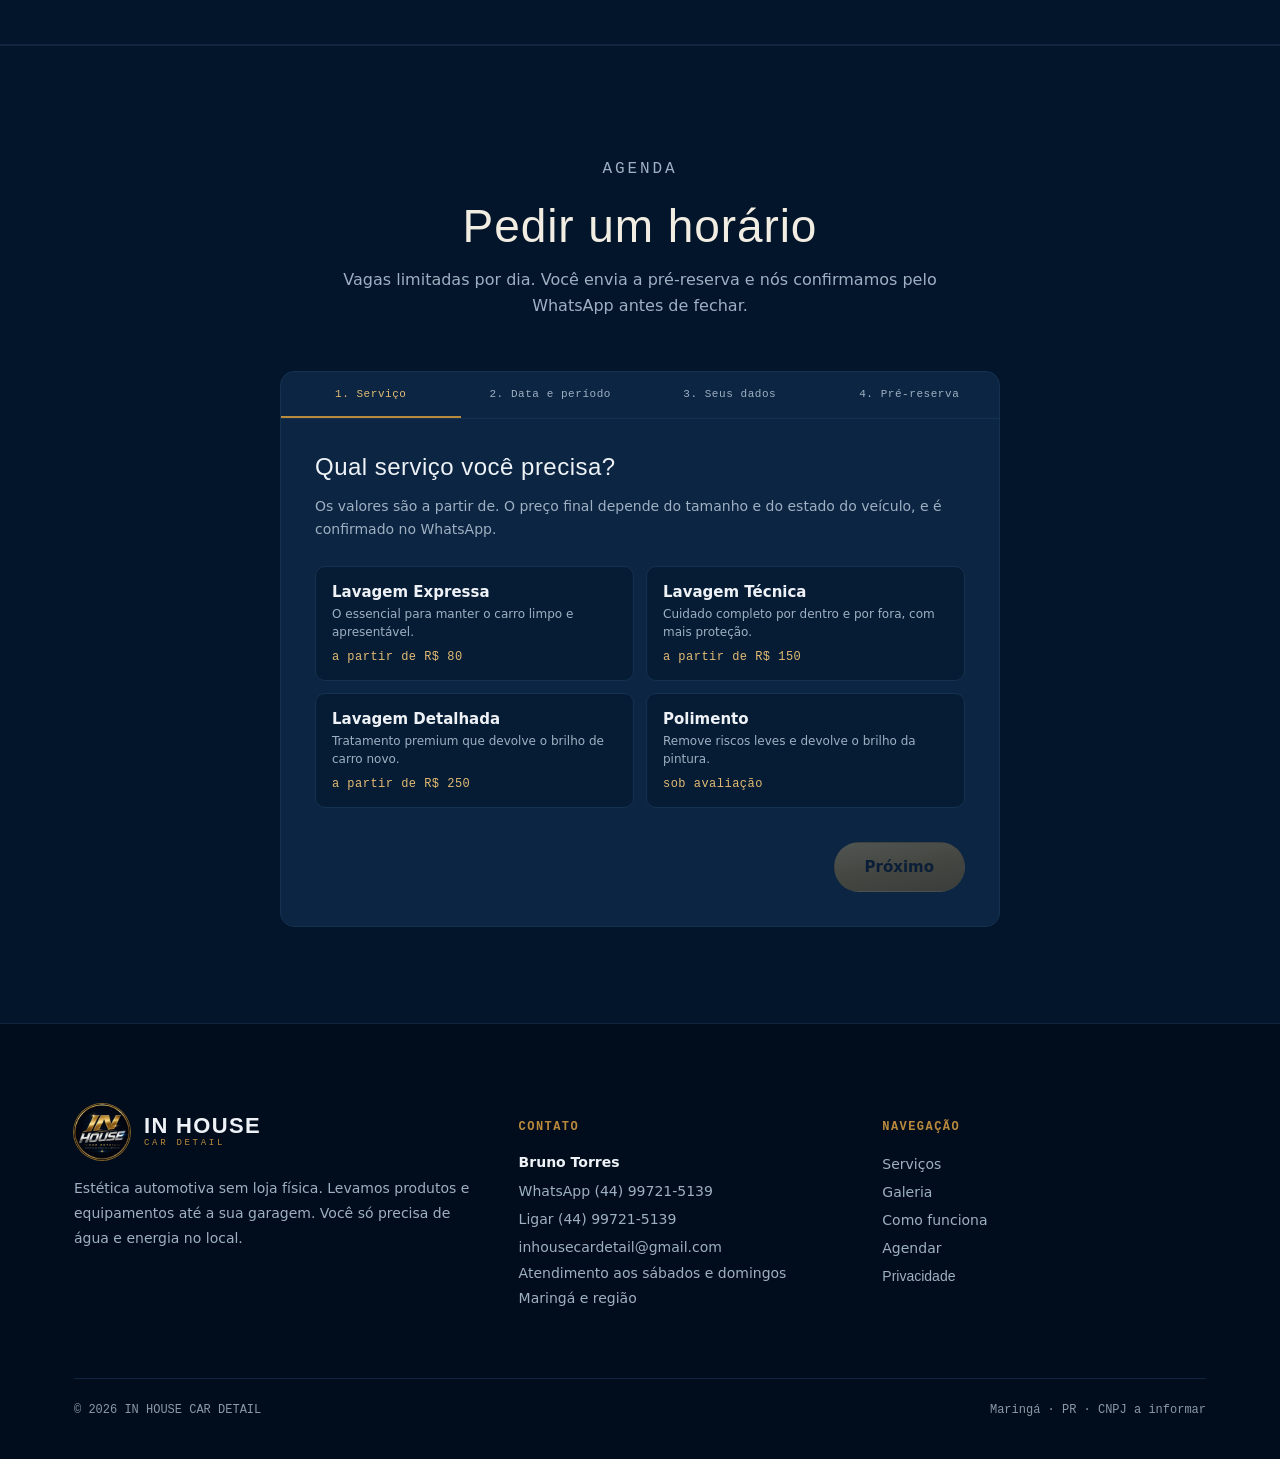
==== commit d3d755ed: "Add files via upload" ====
--- a/index.html
+++ b/index.html
@@ -7,11 +7,43 @@
 <meta name="description" content="Lavagem e estética automotiva na sua garagem, em Maringá e região. Você escolhe o serviço, o dia e o horário — a gente leva produtos e equipamentos até você.">
 <meta name="theme-color" content="#010d1c">
 
+<link rel="canonical" href="https://brno0.github.io/in-house-car-detail/">
+
+<!-- Prévia do link no WhatsApp, Instagram e Facebook.
+     og:image e og:url PRECISAM ser endereços completos — com caminho relativo
+     o link é compartilhado sem imagem nenhuma.
+     Ao trocar para domínio próprio, atualize as 3 linhas abaixo. -->
 <meta property="og:title" content="IN HOUSE CAR DETAIL — Estética automotiva a domicílio">
-<meta property="og:description" content="Lavagem e estética automotiva na sua garagem, em Maringá e região.">
-<meta property="og:image" content="assets/img/logo-hero.jpg">
+<meta property="og:description" content="Lavagem e estética na sua garagem, em Maringá e região. Escolha o serviço, o dia e o horário — levamos produtos e equipamentos até você.">
+<meta property="og:image" content="https://brno0.github.io/in-house-car-detail/assets/img/og-card.jpg">
+<meta property="og:image:width" content="1200">
+<meta property="og:image:height" content="630">
+<meta property="og:url" content="https://brno0.github.io/in-house-car-detail/">
+<meta property="og:site_name" content="IN HOUSE CAR DETAIL">
 <meta property="og:type" content="website">
 <meta property="og:locale" content="pt_BR">
+<meta name="twitter:card" content="summary_large_image">
+
+<!-- Ajuda o Google a entender que é um negócio local de serviço a domicílio -->
+<script type="application/ld+json">
+{
+  "@context": "https://schema.org",
+  "@type": "AutoWash",
+  "name": "IN HOUSE CAR DETAIL",
+  "description": "Estética automotiva a domicílio em Maringá e região.",
+  "url": "https://brno0.github.io/in-house-car-detail/",
+  "image": "https://brno0.github.io/in-house-car-detail/assets/img/og-card.jpg",
+  "telephone": "+5544997215139",
+  "email": "inhousecardetail@gmail.com",
+  "priceRange": "R$ 80 - R$ 250",
+  "areaServed": { "@type": "City", "name": "Maringá", "addressRegion": "PR", "addressCountry": "BR" },
+  "openingHoursSpecification": [{
+    "@type": "OpeningHoursSpecification",
+    "dayOfWeek": ["Saturday","Sunday"],
+    "opens": "08:00", "closes": "18:00"
+  }]
+}
+</script>
 
 <link rel="icon" type="image/jpeg" href="assets/img/logo-badge-160.jpg">
 <link rel="apple-touch-icon" href="assets/img/logo-badge-320.jpg">
--- a/assets/css/styles.css
+++ b/assets/css/styles.css
@@ -0,0 +1,1017 @@
+/* ==========================================================================
+   IN HOUSE CAR DETAIL — folha de estilo principal
+   Fase 0 + Fase 1
+   Paleta derivada da logo: azul-marinho profundo, ouro escovado, prata cromada
+   ========================================================================== */
+
+/* --------------------------------------------------------------------------
+   FASE 2 — FOTO DE FUNDO DO HERO
+   Quando tiver a foto, salve em assets/img/hero/hero-bg.jpg (1920x1080)
+   e DESCOMENTE a linha --hero-photo abaixo. Sem ela, o hero usa a
+   textura hexagonal da marca (que também fica bom, sem quebrar nada).
+   -------------------------------------------------------------------------- */
+
+:root{
+  /* --hero-photo: url('../img/hero/hero-bg.jpg'); */
+
+  /* Azuis — do mais profundo (fundo da página) ao mais claro (cards) */
+  --navy-900:#010d1c;
+  --navy-850:#03152a;
+  --navy-800:#061c34;
+  --navy-700:#0b2542;
+  --navy-600:#123055;
+
+  /* Ouro — escovado, vem do anel e da palavra "IN" da logo */
+  --gold:#ba8a3c;
+  --gold-bright:#e3bb74;
+  --gold-dim:#7d6029;
+
+  /* Prata — cromado da palavra "HOUSE". Token novo nesta fase. */
+  --silver:#c8cfd8;
+  --silver-bright:#eef2f6;
+  --silver-dim:#8d98a5;
+
+  --border:#14314f;
+  --border-soft:#0f2540;
+  --text:#f2ede2;
+  --text-muted:#9fb0c2;
+  --danger:#c05a4a;
+  --ok:#5f9f7a;
+
+  --radius:14px;
+  --radius-sm:10px;
+  --maxw:1180px;
+
+  /* Textura hexagonal da logo, em SVG inline (596 bytes, zero request) */
+  --hex:url("data:image/svg+xml,%3Csvg xmlns='http://www.w3.org/2000/svg' width='27.7' height='48.0' viewBox='0 0 27.7 48.0'%3E%3Cg fill='none' stroke='%23ba8a3c' stroke-width='1' stroke-opacity='0.55'%3E%3Cpath d='M0.0 -16.0 13.9 -8.0 13.9 8.0 0.0 16.0 -13.9 8.0 -13.9 -8.0Z'/%3E%3Cpath d='M27.7 -16.0 41.6 -8.0 41.6 8.0 27.7 16.0 13.9 8.0 13.9 -8.0Z'/%3E%3Cpath d='M13.9 8.0 27.7 16.0 27.7 32.0 13.9 40.0 0.0 32.0 0.0 16.0Z'/%3E%3Cpath d='M0.0 32.0 13.9 40.0 13.9 56.0 0.0 64.0 -13.9 56.0 -13.9 40.0Z'/%3E%3Cpath d='M27.7 32.0 41.6 40.0 41.6 56.0 27.7 64.0 13.9 56.0 13.9 40.0Z'/%3E%3C/g%3E%3C/svg%3E");
+}
+
+/* ============================ BASE ============================ */
+*{box-sizing:border-box;}
+html{
+  scroll-behavior:smooth;
+  -webkit-text-size-adjust:100%;   /* iOS não reescala fonte ao girar a tela */
+  text-size-adjust:100%;
+}
+body{
+  margin:0;
+  background:var(--navy-900);
+  color:var(--text);
+  font-family:'Inter',system-ui,sans-serif;
+  -webkit-font-smoothing:antialiased;
+  overflow-x:hidden;
+  overflow-wrap:break-word;        /* texto longo não estoura a caixa */
+  -webkit-tap-highlight-color:rgba(186,138,60,0.18);
+  position:relative;
+}
+
+/* Textura hexagonal global — camada de fundo fixa, muito discreta */
+body::before{
+  content:'';position:fixed;inset:0;z-index:-2;
+  background-image:var(--hex);
+  background-size:55px 95px;
+  opacity:0.22;
+  pointer-events:none;
+}
+/* Vinheta: escurece as bordas e concentra a atenção no centro */
+body::after{
+  content:'';position:fixed;inset:0;z-index:-1;pointer-events:none;
+  background:radial-gradient(120% 90% at 50% 0%, transparent 40%, rgba(1,9,20,0.75) 100%);
+}
+
+::selection{background:var(--gold);color:#07121f;}
+a{color:inherit;}
+img{max-width:100%;display:block;}
+button{font-family:inherit;cursor:pointer;}
+
+:focus-visible{
+  outline:2px solid var(--gold-bright);
+  outline-offset:3px;
+  border-radius:4px;
+}
+
+.wrap{max-width:var(--maxw);margin:0 auto;padding:0 24px;}
+.full-bleed{width:100%;}
+
+h1,h2,h3{font-family:'Bebas Neue',sans-serif;letter-spacing:0.02em;font-weight:400;margin:0;}
+
+.eyebrow{
+  font-family:'JetBrains Mono',monospace;
+  font-size:12px;letter-spacing:0.18em;text-transform:uppercase;
+  color:var(--gold);display:flex;align-items:center;gap:10px;
+}
+.eyebrow::before{content:'';width:22px;height:1px;background:var(--gold-dim);display:inline-block;}
+.eyebrow.center{justify-content:center;}
+.eyebrow.center::before{display:none;}
+
+section{padding:96px 0;position:relative;}
+/* Sem isto, o header fixo cobre o topo da seção ao clicar nas âncoras */
+section[id],footer[id]{scroll-margin-top:88px;}
+.section-head{max-width:640px;margin-bottom:52px;}
+.section-head h2{font-size:clamp(32px,4.5vw,46px);margin-top:14px;}
+.section-head h2 em{font-style:normal;color:var(--silver-bright);}
+.section-head p{color:var(--text-muted);font-size:16px;margin-top:14px;line-height:1.65;max-width:62ch;}
+.section-head.center{margin-left:auto;margin-right:auto;text-align:center;}
+.section-head.center p{margin-left:auto;margin-right:auto;}
+
+/* ============================ BOTÕES ============================ */
+.btn{
+  display:inline-flex;align-items:center;justify-content:center;gap:8px;
+  padding:15px 30px;border-radius:999px;border:1px solid transparent;
+  font-weight:600;font-size:15px;text-decoration:none;
+  transition:transform .15s ease, box-shadow .15s ease, background .2s ease, border-color .2s ease, color .2s ease;
+}
+.btn-gold{
+  background:linear-gradient(170deg,var(--gold-bright) 0%,var(--gold) 55%,#9c7231 100%);
+  color:#0a1421;
+  box-shadow:inset 0 1px 0 rgba(255,255,255,0.35);
+}
+.btn-gold:hover{transform:translateY(-1px);box-shadow:inset 0 1px 0 rgba(255,255,255,0.35),0 8px 26px rgba(186,138,60,0.32);}
+.btn-ghost{background:transparent;border:1px solid var(--border);color:var(--silver);}
+.btn-ghost:hover{border-color:var(--gold-dim);color:var(--gold-bright);}
+.btn:disabled{opacity:0.32;cursor:not-allowed;transform:none;box-shadow:none;}
+
+/* ============================ HEADER ============================ */
+header{
+  position:fixed;top:0;left:0;right:0;z-index:100;
+  background:rgba(1,13,28,0.86);backdrop-filter:blur(12px);
+  transition:background .2s ease;
+  border-bottom:1px solid var(--border-soft);
+}
+nav.wrap{display:flex;align-items:center;justify-content:space-between;height:76px;gap:16px;}
+.brand{display:flex;align-items:center;gap:12px;text-decoration:none;}
+.brand img{
+  width:44px;height:44px;border-radius:50%;object-fit:cover;
+  box-shadow:0 0 0 1px var(--gold-dim),0 0 18px rgba(186,138,60,0.18);
+}
+.logo{display:flex;flex-direction:column;line-height:0.85;}
+.logo b{font-family:'Bebas Neue',sans-serif;font-size:22px;letter-spacing:0.06em;color:var(--silver-bright);}
+.logo span{font-family:'JetBrains Mono',monospace;font-size:9px;letter-spacing:0.3em;color:var(--gold);margin-top:4px;}
+.nav-links{display:flex;gap:34px;align-items:center;}
+.nav-links a{font-size:14px;color:var(--text-muted);text-decoration:none;transition:color .15s;}
+.nav-links a:hover{color:var(--gold-bright);}
+.nav-cta{padding:10px 22px;font-size:13px;}
+.burger{display:none;background:none;border:none;color:var(--silver);font-size:26px;padding:4px;line-height:1;}
+.mobile-menu{
+  display:none;position:fixed;inset:76px 0 0 0;background:var(--navy-900);z-index:99;
+  flex-direction:column;padding:34px 24px;gap:26px;
+}
+.mobile-menu a{font-family:'Bebas Neue',sans-serif;font-size:30px;color:var(--text);text-decoration:none;}
+.mobile-menu a:hover{color:var(--gold-bright);}
+.mobile-menu.open{display:flex;}
+body.menu-aberto header{background:var(--navy-900);backdrop-filter:none;}
+
+/* ============================ HERO ============================ */
+.hero{
+  padding:150px 0 92px;position:relative;isolation:isolate;overflow:hidden;
+}
+/* Camada de foto (Fase 2). Sem --hero-photo, fica invisível. */
+.hero::before{
+  content:'';position:absolute;inset:0;z-index:-2;
+  background-image:var(--hero-photo,none);
+  background-size:cover;background-position:center 60%;
+  opacity:0.42;
+  filter:saturate(0.7) contrast(1.05);
+}
+/* Overlay azul-marinho + brilho dourado no canto superior direito */
+.hero::after{
+  content:'';position:absolute;inset:0;z-index:-1;
+  background:
+    radial-gradient(58% 48% at 84% 12%, rgba(186,138,60,0.16), transparent 70%),
+    linear-gradient(180deg, rgba(1,13,28,0.55) 0%, rgba(1,13,28,0.88) 62%, var(--navy-900) 100%);
+}
+.hero-grid{display:grid;grid-template-columns:1.08fr 0.92fr;gap:52px;align-items:center;}
+.hero h1{font-size:clamp(42px,5.8vw,74px);line-height:0.96;color:var(--silver-bright);}
+.hero h1 .gold{
+  color:var(--gold-bright);
+  text-shadow:0 0 28px rgba(186,138,60,0.28);
+}
+.hero p.lead{font-size:18px;color:var(--text-muted);max-width:52ch;margin:24px 0 32px;line-height:1.65;}
+.hero-ctas{display:flex;gap:14px;flex-wrap:wrap;}
+.hero-note{
+  margin-top:24px;font-family:'JetBrains Mono',monospace;font-size:12px;
+  color:var(--text-muted);display:flex;align-items:center;gap:9px;
+}
+.dot{width:7px;height:7px;border-radius:50%;background:var(--ok);display:inline-block;box-shadow:0 0 9px var(--ok);}
+
+/* Badge do hero: logo + anel girando + clarão de luz que passa uma vez ao carregar */
+.hero-badge{display:flex;align-items:center;justify-content:center;position:relative;}
+.hero-badge img{
+  width:100%;max-width:420px;border-radius:50%;
+  filter:drop-shadow(0 22px 64px rgba(0,0,0,0.6));
+}
+.hero-badge .ring{
+  position:absolute;inset:0;margin:auto;width:100%;max-width:462px;aspect-ratio:1;
+  border-radius:50%;border:1px solid rgba(186,138,60,0.32);
+  border-top-color:rgba(227,187,116,0.85);
+  animation:spin 26s linear infinite;
+  pointer-events:none;
+}
+.hero-badge .flare{
+  position:absolute;inset:0;margin:auto;width:100%;max-width:420px;aspect-ratio:1;
+  border-radius:50%;overflow:hidden;pointer-events:none;
+  -webkit-mask-image:radial-gradient(circle,#000 99%,transparent 100%);
+          mask-image:radial-gradient(circle,#000 99%,transparent 100%);
+}
+.hero-badge .flare::before{
+  content:'';position:absolute;top:-40%;left:-120%;width:60%;height:180%;
+  background:linear-gradient(100deg,transparent,rgba(255,255,255,0.30),transparent);
+  transform:rotate(14deg);
+  animation:sweep 1.5s ease-out 0.5s 1 both;
+}
+@keyframes spin{to{transform:rotate(360deg);}}
+@keyframes sweep{from{left:-120%;}to{left:170%;}}
+
+/* ============================ SLOTS DE FOTO ============================
+   Sistema compartilhado. Todo lugar que espera uma foto na Fase 2 usa .slot.
+   Enquanto não há <img>, mostra o código do slot e a proporção esperada.
+   ====================================================================== */
+.slot{
+  position:relative;overflow:hidden;border-radius:var(--radius-sm);
+  background:
+    linear-gradient(135deg, rgba(186,138,60,0.05), transparent 60%),
+    var(--navy-800);
+  border:1px dashed var(--border);
+  display:grid;
+  grid-template:1fr / 1fr;   /* linha definida: sem isto height:100% na <img>
+                                vira dependência cíclica e ela usa a altura
+                                natural, transbordando e mostrando só o topo */
+  place-items:center;
+  min-width:0;min-height:0;
+}
+.slot img{
+  position:absolute;inset:0;width:100%;height:100%;object-fit:cover;
+}
+.slot-empty{
+  display:grid;place-items:center;gap:6px;padding:14px;text-align:center;
+  font-family:'JetBrains Mono',monospace;color:var(--silver-dim);
+}
+.slot-empty .code{
+  font-size:11px;letter-spacing:0.14em;color:var(--gold);
+  border:1px solid var(--gold-dim);border-radius:999px;padding:3px 10px;
+}
+.slot-empty .meta{font-size:10px;letter-spacing:0.06em;opacity:0.8;line-height:1.5;}
+.slot.is-filled{border-style:solid;border-color:var(--border-soft);}
+.slot.is-filled .slot-empty{display:none;}
+.slot:has(img) .slot-empty{display:none;}
+.slot:has(img){border-style:solid;border-color:var(--border-soft);}
+
+.ratio-16-9{aspect-ratio:16/9;}
+.ratio-4-3{aspect-ratio:4/3;}
+.ratio-1-1{aspect-ratio:1/1;}
+.ratio-21-9{aspect-ratio:21/9;}
+.ratio-3-4{aspect-ratio:3/4;}
+.ratio-4-5{aspect-ratio:4/5;}
+
+/* ============================ SERVIÇOS ============================ */
+#servicos{background:var(--navy-850);border-top:1px solid var(--border-soft);border-bottom:1px solid var(--border-soft);}
+.service-grid{display:grid;grid-template-columns:repeat(3,1fr);gap:20px;}
+.service-card{
+  position:relative;
+  background:var(--navy-700);border:1px solid var(--border);border-radius:var(--radius);
+  padding:0;overflow:hidden;text-align:left;width:100%;color:inherit;
+  transition:border-color .2s, transform .2s;
+  display:flex;flex-direction:column;
+}
+.service-card:hover{border-color:var(--gold-dim);transform:translateY(-3px);}
+/* O título é o botão; o ::after estica a área clicável sobre o card inteiro */
+.card-trigger{
+  background:none;border:none;padding:0;margin:0;color:inherit;font:inherit;
+  text-align:left;cursor:pointer;
+}
+.card-trigger::after{content:'';position:absolute;inset:0;z-index:1;}
+.card-trigger:focus-visible{outline:none;}
+.card-trigger:focus-visible::after{outline:2px solid var(--gold-bright);outline-offset:-4px;border-radius:var(--radius);}
+.service-card .slot{border-radius:0;border:none;border-bottom:1px solid var(--border);}
+.service-card:hover .slot img{transform:scale(1.03);}
+.service-card .slot img{transition:transform .35s ease;}
+.card-body{padding:24px 24px 26px;display:flex;flex-direction:column;flex:1;}
+.service-icon{width:40px;height:40px;color:var(--gold);margin-bottom:16px;}
+.service-card h3{font-size:22px;letter-spacing:0.03em;margin-bottom:9px;color:var(--silver-bright);}
+.service-card p{font-size:14px;color:var(--text-muted);line-height:1.6;margin:0;flex:1;}
+.service-card .tag{
+  display:inline-flex;align-items:center;gap:7px;margin-top:18px;
+  font-family:'JetBrains Mono',monospace;font-size:11px;
+  color:var(--silver-dim);letter-spacing:0.06em;
+}
+.service-card .tag::before{content:'';width:14px;height:1px;background:var(--gold-dim);}
+.service-card:hover .tag{color:var(--gold-bright);}
+
+/* Selo de requisito (água + energia) */
+.requisito{
+  display:flex;gap:16px;align-items:flex-start;background:var(--navy-800);
+  border:1px solid var(--gold-dim);border-left-width:3px;
+  border-radius:var(--radius);padding:22px 24px;margin-top:40px;
+}
+.requisito svg{width:28px;height:28px;color:var(--gold);flex:0 0 auto;margin-top:2px;}
+.requisito b{display:block;color:var(--gold-bright);font-size:15px;margin-bottom:5px;}
+.requisito p{margin:0;color:var(--text-muted);font-size:14px;line-height:1.65;}
+
+/* ============ A ESTRUTURA CHEGA JUNTO (dentro de Como funciona) ============ */
+.estrutura{
+  position:relative;margin-top:22px;border-radius:var(--radius);overflow:hidden;
+  border:1px solid var(--border);background:var(--navy-800);
+  min-height:340px;display:grid;align-items:end;isolation:isolate;
+}
+.estrutura .slot{
+  position:absolute;inset:0;z-index:-2;border:none;border-radius:0;aspect-ratio:auto;
+}
+.estrutura .slot img{height:100%;width:100%;object-fit:cover;}
+.estrutura-overlay{
+  position:absolute;inset:0;z-index:-1;
+  background:linear-gradient(90deg, rgba(1,13,28,0.95) 0%, rgba(1,13,28,0.82) 46%, rgba(1,13,28,0.35) 100%);
+}
+.estrutura-content{padding:36px 34px;}
+.estrutura-content h3{font-size:clamp(26px,3.4vw,38px);color:var(--silver-bright);max-width:17ch;}
+.estrutura-content > p{color:var(--text-muted);font-size:15px;line-height:1.65;max-width:52ch;margin:14px 0 0;}
+.estrutura-stats{display:flex;gap:38px;margin-top:26px;flex-wrap:wrap;}
+.estrutura-stats div b{
+  display:block;font-family:'Bebas Neue',sans-serif;font-size:32px;color:var(--gold-bright);line-height:1;
+}
+.estrutura-stats div span{
+  font-family:'JetBrains Mono',monospace;font-size:10px;color:var(--text-muted);
+  letter-spacing:0.1em;text-transform:uppercase;
+}
+
+/* ============================ ANTES / DEPOIS ============================ */
+.ba{
+  position:relative;max-width:900px;margin:0 auto;border-radius:var(--radius);overflow:hidden;
+  border:1px solid var(--border);background:var(--navy-800);
+  touch-action:pan-y;user-select:none;
+}
+.ba-layer{position:relative;aspect-ratio:16/10;}
+.ba-layer .slot{position:absolute;inset:0;border:none;border-radius:0;aspect-ratio:auto;}
+.ba-after{clip-path:inset(0 0 0 50%);}
+.ba-handle{
+  position:absolute;top:0;bottom:0;left:50%;width:2px;background:var(--gold-bright);
+  transform:translateX(-1px);box-shadow:0 0 16px rgba(227,187,116,0.6);z-index:3;
+}
+.ba-grip{
+  position:absolute;top:50%;left:50%;transform:translate(-50%,-50%);
+  width:44px;height:44px;border-radius:50%;background:var(--navy-900);
+  border:1px solid var(--gold);display:grid;place-items:center;color:var(--gold-bright);
+  font-size:15px;cursor:ew-resize;
+}
+.ba-badge{
+  position:absolute;top:14px;z-index:2;font-family:'JetBrains Mono',monospace;font-size:10px;
+  letter-spacing:0.16em;text-transform:uppercase;padding:5px 11px;border-radius:999px;
+  background:rgba(1,13,28,0.8);border:1px solid var(--border);color:var(--silver);
+}
+.ba-badge.left{left:14px;}
+.ba-badge.right{right:14px;border-color:var(--gold-dim);color:var(--gold-bright);}
+.ba-hint{
+  text-align:center;margin-top:16px;font-family:'JetBrains Mono',monospace;
+  font-size:12px;color:var(--text-muted);
+}
+.ba-range{
+  position:absolute;inset:0;width:100%;height:100%;opacity:0;cursor:ew-resize;z-index:4;margin:0;
+}
+
+/* ============================ COMO FUNCIONA ============================ */
+.steps{display:grid;grid-template-columns:repeat(3,1fr);gap:22px;counter-reset:step;}
+.step{
+  background:var(--navy-800);border:1px solid var(--border);border-radius:var(--radius);
+  padding:28px 24px;position:relative;
+}
+.step::before{
+  counter-increment:step;content:counter(step,decimal-leading-zero);
+  font-family:'Bebas Neue',sans-serif;font-size:15px;color:var(--gold);
+  letter-spacing:0.14em;display:block;margin-bottom:14px;
+}
+.step-icon{width:34px;height:34px;color:var(--silver);margin-bottom:16px;}
+.step h3{font-size:20px;margin:0 0 10px;color:var(--silver-bright);}
+.step p{color:var(--text-muted);font-size:14px;line-height:1.65;margin:0;}
+
+/* ============================ MOSAICO / GALERIA ============================ */
+#galeria{background:var(--navy-850);border-top:1px solid var(--border-soft);border-bottom:1px solid var(--border-soft);}
+/* Mosaico em grade: células de tamanhos diferentes, mas todas alinhadas
+   dentro do mesmo quadro. A altura da linha acompanha a largura da coluna,
+   então a célula base é quadrada. `dense` fecha qualquer buraco. */
+.mosaico{
+  display:grid;
+  grid-template-columns:repeat(4,1fr);
+  grid-auto-rows:calc((min(100vw,1228px) - 84px) / 4);
+  grid-auto-flow:dense;
+  gap:12px;
+}
+.mosaico .slot{
+  aspect-ratio:auto;height:auto;width:auto;border-radius:var(--radius-sm);
+  grid-column:span 1;grid-row:span 1;
+}
+.mosaico .slot img{width:100%;height:100%;object-fit:cover;display:block;}
+.mosaico .m-big{grid-column:span 2;grid-row:span 2;}   /* quadro grande */
+.mosaico .m-wide{grid-column:span 2;}                  /* quadro largo  */
+.mosaico .m-tall{grid-row:span 2;}                     /* quadro alto   */
+.mosaico .slot.is-filled{cursor:zoom-in;}
+.mosaico .slot img{transition:transform .35s ease, filter .35s ease;}
+.mosaico .slot.is-filled:hover img{transform:scale(1.04);filter:brightness(1.08);}
+
+/* Lightbox */
+.lightbox{
+  display:none;position:fixed;inset:0;z-index:300;background:rgba(1,9,20,0.93);
+  align-items:center;justify-content:center;padding:32px;
+}
+.lightbox.open{display:flex;}
+.lightbox img{max-width:min(1100px,92vw);max-height:86vh;border-radius:var(--radius);border:1px solid var(--gold-dim);}
+.lightbox-close{
+  position:absolute;top:22px;right:22px;width:40px;height:40px;border-radius:50%;
+  background:var(--navy-800);border:1px solid var(--border);color:var(--silver);font-size:17px;
+}
+.lightbox-close:hover{color:var(--gold-bright);border-color:var(--gold-dim);}
+
+/* ============================ MODAL DE SERVIÇO ============================ */
+.modal-overlay{
+  display:none;position:fixed;inset:0;background:rgba(1,9,20,0.82);z-index:200;
+  align-items:flex-start;justify-content:center;padding:56px 20px;overflow-y:auto;
+  backdrop-filter:blur(3px);
+}
+.modal-overlay.open{display:flex;}
+.modal{
+  background:var(--navy-700);border:1px solid var(--border);border-radius:16px;
+  max-width:660px;width:100%;padding:34px;position:relative;
+}
+.modal-close{
+  position:absolute;top:18px;right:18px;background:var(--navy-800);border:1px solid var(--border);
+  border-radius:50%;width:34px;height:34px;color:var(--text-muted);font-size:16px;line-height:1;
+}
+.modal-close:hover{color:var(--gold-bright);border-color:var(--gold-dim);}
+.modal-icon{width:38px;height:38px;color:var(--gold);margin-bottom:14px;}
+.modal h3{font-size:28px;margin-bottom:8px;color:var(--silver-bright);}
+.modal .desc{color:var(--text-muted);font-size:14px;line-height:1.7;margin-bottom:22px;max-width:62ch;}
+.modal-list{margin:0 0 24px;padding:0;list-style:none;}
+.modal-list li{font-size:14px;color:var(--text);padding:9px 0 9px 26px;position:relative;border-bottom:1px dashed var(--border);}
+.modal-list li:last-child{border-bottom:none;}
+.modal-list li::before{content:'';position:absolute;left:2px;top:15px;width:10px;height:10px;border-radius:50%;border:1px solid var(--gold);}
+.modal-list li::after{content:'';position:absolute;left:5px;top:18px;width:4px;height:4px;border-radius:50%;background:var(--gold-bright);}
+
+/* Galeria do modal: 1 grande + 2 pequenas (formato diferente do mosaico) */
+/* Tira rolável: as fotos entram inteiras, verticais ou horizontais */
+.modal-gallery{
+  display:flex;gap:10px;overflow-x:auto;padding-bottom:10px;margin-bottom:22px;
+  scrollbar-width:thin;scrollbar-color:var(--gold-dim) transparent;
+}
+.modal-gallery::-webkit-scrollbar{height:6px;}
+.modal-gallery::-webkit-scrollbar-thumb{background:var(--gold-dim);border-radius:3px;}
+.modal-gallery .slot{flex:0 0 auto;height:250px;width:188px;aspect-ratio:auto;}
+.modal-gallery .slot.is-filled{width:auto;}
+.modal-gallery .slot.is-filled img{position:static;height:250px;width:auto;object-fit:cover;}
+.modal-actions{display:flex;gap:12px;flex-wrap:wrap;}
+
+/* ============================ AGENDAMENTO ============================ */
+#agendamento{background:var(--navy-850);border-top:1px solid var(--border-soft);border-bottom:1px solid var(--border-soft);}
+.booking-card{
+  max-width:720px;margin:0 auto;background:var(--navy-700);border:1px solid var(--border);
+  border-radius:var(--radius);overflow:hidden;
+}
+.stepper{display:flex;border-bottom:1px solid var(--border);}
+.stepper .s{
+  flex:1;text-align:center;padding:16px 8px;font-family:'JetBrains Mono',monospace;font-size:11px;
+  color:var(--text-muted);letter-spacing:0.05em;border-bottom:2px solid transparent;
+}
+.stepper .s.active{color:var(--gold-bright);border-bottom-color:var(--gold);}
+.stepper .s.done{color:var(--silver-dim);}
+.booking-body{padding:34px;}
+.booking-body h3{font-size:24px;color:var(--silver-bright);margin-bottom:6px;}
+.booking-body .sub{color:var(--text-muted);font-size:14px;margin-bottom:26px;line-height:1.6;}
+
+.pick-grid{display:grid;grid-template-columns:1fr 1fr;gap:12px;}
+.pick{
+  border:1px solid var(--border);background:var(--navy-800);border-radius:var(--radius-sm);
+  padding:16px;text-align:left;color:var(--text);transition:all .15s;
+}
+.pick:hover{border-color:var(--gold-dim);}
+.pick.selected{border-color:var(--gold);background:rgba(186,138,60,0.1);}
+.pick b{display:block;font-size:15px;font-weight:600;color:var(--silver-bright);}
+.pick span{display:block;font-size:12px;color:var(--text-muted);margin-top:4px;line-height:1.5;}
+
+.date-row{display:flex;gap:10px;overflow-x:auto;padding-bottom:8px;}
+.date-chip{
+  flex:0 0 auto;border:1px solid var(--border);background:var(--navy-800);border-radius:var(--radius-sm);
+  padding:14px 18px;text-align:center;min-width:92px;color:var(--text);
+}
+.date-chip .dow,.date-chip .dnum{display:block;}
+.date-chip .dow{font-family:'JetBrains Mono',monospace;font-size:10px;color:var(--gold);letter-spacing:0.1em;text-transform:uppercase;}
+.date-chip .dnum{font-family:'Bebas Neue',sans-serif;font-size:26px;margin-top:4px;color:var(--silver-bright);}
+.date-chip:hover{border-color:var(--gold-dim);}
+.date-chip.selected{border-color:var(--gold);background:rgba(186,138,60,0.1);}
+
+.hint{font-size:12px;color:var(--text-muted);margin-top:14px;font-family:'JetBrains Mono',monospace;line-height:1.6;}
+
+.form-grid{display:grid;grid-template-columns:1fr 1fr;gap:16px;}
+.field{display:flex;flex-direction:column;gap:8px;}
+.field.full{grid-column:1/-1;}
+.field label{font-size:12px;color:var(--text-muted);font-family:'JetBrains Mono',monospace;letter-spacing:0.04em;}
+.field input,.field textarea{
+  background:var(--navy-800);border:1px solid var(--border);border-radius:8px;padding:12px 14px;
+  color:var(--text);font-family:'Inter',sans-serif;font-size:16px;outline:none;
+  transition:border-color .15s;
+}
+.field input::placeholder,.field textarea::placeholder{color:#5d7086;}
+.field input:focus,.field textarea:focus{border-color:var(--gold);}
+.field textarea{resize:vertical;min-height:70px;}
+
+.taxa-nota{
+  grid-column:1/-1;display:flex;gap:10px;align-items:flex-start;
+  font-size:12px;color:var(--text-muted);line-height:1.6;
+  background:rgba(186,138,60,0.06);border:1px solid var(--border);border-radius:8px;padding:12px 14px;
+}
+.taxa-nota b{color:var(--gold-bright);font-weight:600;}
+
+.check-box{
+  grid-column:1/-1;display:flex;gap:12px;align-items:flex-start;background:var(--navy-800);
+  border:1px solid var(--border);border-radius:var(--radius-sm);padding:16px;cursor:pointer;
+}
+.check-box.invalid{border-color:var(--danger);}
+.check-box input{margin-top:3px;width:18px;height:18px;accent-color:var(--gold);flex:0 0 auto;}
+.check-box .txt b{display:block;font-size:14px;color:var(--silver-bright);margin-bottom:3px;}
+.check-box .txt span{font-size:12px;color:var(--text-muted);line-height:1.55;}
+
+.booking-nav{display:flex;justify-content:space-between;padding:0 34px 34px;gap:12px;}
+
+.summary-box{background:var(--navy-800);border:1px solid var(--border);border-radius:var(--radius-sm);padding:20px;margin-bottom:20px;}
+.summary-row{display:flex;justify-content:space-between;font-size:14px;padding:8px 0;border-bottom:1px dashed var(--border);gap:14px;}
+.summary-row:last-child{border-bottom:none;}
+.summary-row span:first-child{color:var(--text-muted);flex:0 0 auto;}
+.summary-row span:last-child{font-weight:600;text-align:right;color:var(--silver-bright);}
+
+.aviso-prereserva{
+  display:flex;gap:12px;align-items:flex-start;border:1px solid var(--gold-dim);
+  background:rgba(186,138,60,0.07);border-radius:var(--radius-sm);padding:16px;margin-bottom:6px;
+}
+.aviso-prereserva svg{width:22px;height:22px;color:var(--gold);flex:0 0 auto;margin-top:1px;}
+.aviso-prereserva b{display:block;font-size:14px;color:var(--gold-bright);margin-bottom:4px;}
+.aviso-prereserva p{margin:0;font-size:13px;color:var(--text-muted);line-height:1.6;}
+
+/* ============================ TICKET ============================ */
+.ticket-wrap{padding:8px 0 4px;}
+.ticket{
+  background:var(--navy-800);border:1px solid var(--gold-dim);border-radius:14px;position:relative;
+  padding:30px;font-family:'JetBrains Mono',monospace;
+}
+.ticket::before,.ticket::after{
+  content:'';position:absolute;width:22px;height:22px;background:var(--navy-700);
+  border:1px solid var(--gold-dim);border-radius:50%;top:50%;transform:translateY(-50%);
+}
+.ticket::before{left:-12px;}
+.ticket::after{right:-12px;}
+.ticket-top{display:flex;justify-content:space-between;align-items:flex-start;border-bottom:1px dashed var(--gold-dim);padding-bottom:16px;margin-bottom:16px;gap:12px;}
+.ticket-top b{font-family:'Bebas Neue',sans-serif;font-size:26px;letter-spacing:0.05em;color:var(--silver-bright);}
+.ticket-code{font-size:12px;color:var(--gold-bright);text-align:right;}
+.ticket-row{display:flex;justify-content:space-between;font-size:13px;padding:5px 0;color:var(--text-muted);gap:14px;}
+.ticket-row b{color:var(--text);font-weight:600;text-align:right;}
+.ticket-status{
+  margin-top:18px;padding:12px;text-align:center;font-size:11px;letter-spacing:0.1em;
+  background:rgba(186,138,60,0.12);color:var(--gold-bright);border-radius:8px;text-transform:uppercase;
+  border:1px solid var(--gold-dim);
+}
+.ticket-next{margin-top:16px;font-size:12px;color:var(--text-muted);line-height:1.7;font-family:'Inter',sans-serif;}
+
+/* ============================ RODAPÉ ============================ */
+footer{padding:80px 0 40px;}
+.foot-grid{display:grid;grid-template-columns:1.25fr 1fr 1fr;gap:40px;margin-bottom:56px;}
+.foot-brand{display:flex;align-items:center;gap:14px;margin-bottom:16px;}
+.foot-brand img{width:56px;height:56px;border-radius:50%;object-fit:cover;box-shadow:0 0 0 1px var(--gold-dim);}
+.foot-col h4{font-family:'JetBrains Mono',monospace;font-size:12px;letter-spacing:0.12em;color:var(--gold);text-transform:uppercase;margin-bottom:16px;}
+.foot-col p{color:var(--text-muted);font-size:14px;line-height:1.8;margin:0 0 10px;}
+.foot-col a{color:var(--text-muted);font-size:14px;line-height:2;text-decoration:none;display:block;}
+.foot-col a:hover{color:var(--gold-bright);}
+.foot-bottom{
+  border-top:1px solid var(--border-soft);padding-top:24px;display:flex;justify-content:space-between;
+  color:var(--silver-dim);font-size:12px;font-family:'JetBrains Mono',monospace;flex-wrap:wrap;gap:10px;
+}
+
+/* ============================ RESPONSIVO ============================ */
+
+
+/* ==========================================================================
+   CATÁLOGO 2026 — níveis de lavagem, polimento e adicionais
+   ========================================================================== */
+
+/* --- Cards de nível --- */
+.card-top{display:flex;align-items:center;justify-content:space-between;gap:12px;margin-bottom:14px;}
+.service-icon{margin-bottom:0;}
+.nivel{
+  font-family:'JetBrains Mono',monospace;font-size:10px;letter-spacing:0.14em;
+  text-transform:uppercase;color:var(--silver-dim);
+  border:1px solid var(--border);border-radius:999px;padding:4px 10px;
+}
+.preco{
+  font-family:'Bebas Neue',sans-serif;font-size:38px;line-height:1;color:var(--gold-bright);
+  margin:2px 0 12px;display:flex;align-items:baseline;gap:8px;
+}
+.preco small{
+  font-family:'JetBrains Mono',monospace;font-size:10px;letter-spacing:0.1em;
+  text-transform:uppercase;color:var(--text-muted);
+}
+.card-tagline{margin:0 0 14px;}
+.card-list{list-style:none;margin:0 0 4px;padding:0;flex:1;}
+.card-list li{
+  position:relative;padding:5px 0 5px 18px;font-size:13px;color:var(--text-muted);line-height:1.5;
+}
+.card-list li::before{
+  content:'';position:absolute;left:0;top:12px;width:6px;height:6px;
+  border-radius:50%;background:var(--gold-dim);
+}
+.service-card.destaque{border-color:var(--gold-dim);box-shadow:0 0 0 1px rgba(186,138,60,0.16);}
+.service-card.destaque .preco{color:var(--gold-bright);}
+.card-flag{
+  position:absolute;top:14px;right:14px;z-index:2;
+  font-family:'JetBrains Mono',monospace;font-size:10px;letter-spacing:0.12em;text-transform:uppercase;
+  background:linear-gradient(170deg,var(--gold-bright),var(--gold));color:#0a1421;
+  padding:5px 12px;border-radius:999px;font-weight:700;
+}
+
+/* --- Bloco do Polimento (formato distinto das lavagens) --- */
+.polimento{
+  display:grid;grid-template-columns:0.85fr 1.15fr;gap:0;margin-top:22px;
+  background:var(--navy-800);border:1px solid var(--border);border-radius:var(--radius);
+  overflow:hidden;
+}
+.polimento .slot{border:none;border-radius:0;height:100%;aspect-ratio:auto;min-height:280px;}
+.pol-body{padding:34px 34px 30px;display:flex;flex-direction:column;}
+.pol-eyebrow{
+  font-family:'JetBrains Mono',monospace;font-size:10px;letter-spacing:0.16em;
+  text-transform:uppercase;color:var(--gold);margin-bottom:10px;
+}
+.pol-body h3{font-size:30px;color:var(--silver-bright);margin-bottom:10px;}
+.pol-body > p{color:var(--text-muted);font-size:14px;line-height:1.7;margin:0 0 16px;max-width:60ch;}
+.pol-actions{
+  display:flex;align-items:center;gap:18px;flex-wrap:wrap;margin-top:20px;
+  padding-top:20px;border-top:1px dashed var(--border);
+}
+.pol-preco{
+  font-family:'Bebas Neue',sans-serif;font-size:26px;color:var(--gold-bright);letter-spacing:0.03em;
+}
+
+/* --- Modal: cabeçalho com preço --- */
+.modal-head{display:flex;align-items:flex-start;gap:16px;margin-bottom:18px;padding-right:40px;}
+.modal-icon{margin-bottom:0;flex:0 0 auto;}
+.modal-preco{
+  display:inline-flex;align-items:baseline;gap:7px;margin-top:4px;
+  font-family:'Bebas Neue',sans-serif;font-size:28px;color:var(--gold-bright);line-height:1;
+}
+.modal-preco small{
+  font-family:'JetBrains Mono',monospace;font-size:10px;letter-spacing:0.1em;
+  text-transform:uppercase;color:var(--text-muted);
+}
+.modal-preco.sob{font-size:20px;color:var(--silver);}
+.modal-nota{
+  font-size:12px;color:var(--text-muted);line-height:1.6;margin:0 0 20px;
+  padding-left:12px;border-left:2px solid var(--gold-dim);
+}
+
+/* --- Seleção de serviço no agendamento --- */
+.pick em{
+  display:block;margin-top:9px;font-style:normal;
+  font-family:'JetBrains Mono',monospace;font-size:12px;color:var(--gold-bright);letter-spacing:0.04em;
+}
+
+/* --- Adicionais --- */
+.add-grid{display:grid;gap:8px;}
+.add-item{
+  display:grid;grid-template-columns:auto 1fr auto;align-items:center;gap:12px;
+  border:1px solid var(--border);background:var(--navy-800);border-radius:var(--radius-sm);
+  padding:13px 16px;cursor:pointer;transition:border-color .15s,background .15s;
+}
+.add-item:hover{border-color:var(--gold-dim);}
+.add-item.on{border-color:var(--gold);background:rgba(186,138,60,0.1);}
+.add-item input{width:18px;height:18px;accent-color:var(--gold);margin:0;flex:0 0 auto;}
+.add-nome{font-size:14px;color:var(--text);line-height:1.4;}
+.add-preco{
+  font-family:'JetBrains Mono',monospace;font-size:13px;color:var(--gold-bright);white-space:nowrap;
+}
+
+/* --- Barra de total --- */
+.total-bar{
+  display:flex;align-items:center;justify-content:space-between;gap:16px;margin-top:20px;
+  background:var(--navy-800);border:1px solid var(--gold-dim);border-radius:var(--radius-sm);
+  padding:16px 18px;
+}
+.total-linhas{display:flex;flex-direction:column;gap:3px;}
+.total-linhas span{font-size:12px;color:var(--text-muted);font-family:'JetBrains Mono',monospace;}
+.total-linhas em{font-style:normal;color:var(--silver);}
+.total-bar > b{font-family:'Bebas Neue',sans-serif;font-size:30px;color:var(--gold-bright);line-height:1;}
+.total-bar > b.sob{font-size:17px;font-family:'JetBrains Mono',monospace;letter-spacing:0.06em;}
+
+/* --- Resumo: linhas de adicional e total --- */
+.summary-row.sub-row span:first-child{padding-left:12px;color:var(--silver-dim);font-size:13px;}
+.summary-row.sub-row span:last-child{font-weight:400;color:var(--text-muted);font-size:13px;white-space:nowrap;flex:0 0 auto;}
+.summary-row.total{
+  border-top:1px solid var(--gold-dim);border-bottom:none;margin-top:6px;padding-top:14px;
+}
+.summary-row.total span:first-child{
+  font-family:'JetBrains Mono',monospace;font-size:11px;letter-spacing:0.12em;
+  text-transform:uppercase;color:var(--gold);
+}
+.summary-row.total span:last-child{
+  font-family:'Bebas Neue',sans-serif;font-size:28px;color:var(--gold-bright);line-height:1;
+}
+
+.ticket-zap{margin-top:14px;width:100%;}
+
+/* --- Rodapé --- */
+.foot-pessoa{color:var(--silver-bright) !important;font-weight:600;margin-bottom:2px !important;}
+
+/* --- WhatsApp flutuante --- */
+.wa-float{
+  position:fixed;right:18px;bottom:18px;z-index:150;
+  width:56px;height:56px;border-radius:50%;
+  display:grid;place-items:center;
+  background:#1faa54;color:#fff;
+  box-shadow:0 8px 24px rgba(0,0,0,0.45);
+  transition:transform .15s ease;
+}
+.wa-float svg{width:30px;height:30px;}
+.wa-float:hover{transform:scale(1.06);}
+/* Some enquanto o formulário de agendamento está na tela: ali ele cobriria
+   os botões Voltar/Próximo, que são a ação principal do momento. */
+.wa-float.oculto{opacity:0;visibility:hidden;transform:scale(0.8);pointer-events:none;}
+body.menu-aberto .wa-float{opacity:0;visibility:hidden;pointer-events:none;}
+
+
+/* ==========================================================================
+   JANELAS DE ATENDIMENTO (substituem a grade de 10 horários)
+   ========================================================================== */
+.janela-grid{display:grid;grid-template-columns:repeat(3,1fr);gap:12px;}
+.janela{
+  display:flex;flex-direction:column;align-items:flex-start;gap:4px;
+  border:1px solid var(--border);background:var(--navy-800);border-radius:var(--radius-sm);
+  padding:18px 18px 16px;text-align:left;color:var(--text);
+  transition:border-color .15s, background .15s;
+}
+.janela:hover:not(:disabled){border-color:var(--gold-dim);}
+.janela.selected{border-color:var(--gold);background:rgba(186,138,60,0.1);}
+.j-label{
+  font-family:'JetBrains Mono',monospace;font-size:10px;letter-spacing:0.14em;
+  text-transform:uppercase;color:var(--gold);
+}
+.j-hora{
+  font-family:'Bebas Neue',sans-serif;font-size:32px;line-height:1;color:var(--silver-bright);
+}
+.janela.selected .j-hora{color:var(--gold-bright);}
+.j-sub{font-size:11px;color:var(--text-muted);line-height:1.4;}
+.janela:disabled{
+  opacity:0.38;cursor:not-allowed;
+  border-style:dashed;
+}
+.janela:disabled .j-hora{text-decoration:line-through;}
+.janela:disabled .j-sub{color:var(--danger);}
+
+
+/* ==========================================================================
+   RESPONSIVO — reescrito do zero
+   1080px  galeria perde uma coluna
+   980px   tablet: serviços e polimento empilham parcialmente
+   860px   mobile: menu vira hambúrguer, tudo em coluna única
+   640px   telefone: stepper vira pontos, resumos empilham
+   400px   telefone pequeno
+   ========================================================================== */
+
+/* ---------------------------- 1080px ---------------------------- */
+@media (max-width:1080px){
+  .mosaico{grid-template-columns:repeat(3,1fr);grid-auto-rows:calc((100vw - 84px)/3);}
+}
+
+/* ---------------------------- 980px ----------------------------- */
+@media (max-width:980px){
+  section{padding:80px 0;}
+  .service-grid{grid-template-columns:repeat(2,1fr);}
+  .polimento{grid-template-columns:1fr;}
+  .polimento .slot{min-height:auto;aspect-ratio:4/3;}
+  .pol-body{padding:28px 26px 30px;}
+  .estrutura{min-height:auto;}
+  .estrutura-content{padding:30px 28px;}
+  .steps{grid-template-columns:1fr;gap:16px;}
+}
+
+/* ---------------------------- 860px ----------------------------- */
+@media (max-width:860px){
+  :root{--radius:12px;--radius-sm:10px;}
+  section{padding:64px 0;}
+  section[id],footer[id]{scroll-margin-top:72px;}
+  .wrap{padding:0 18px;}
+  .section-head{margin-bottom:34px;}
+  .section-head p{font-size:15px;}
+
+  /* -- Cabeçalho -- */
+  header{padding-top:env(safe-area-inset-top);}
+  nav.wrap{height:64px;}
+  .brand img{width:38px;height:38px;}
+  .logo b{font-size:19px;}
+  .logo span{font-size:8px;letter-spacing:0.24em;}
+  .nav-links,.nav-cta{display:none;}
+  .burger{
+    display:grid;place-items:center;width:44px;height:44px;font-size:24px;
+    margin-right:-8px;
+  }
+  .mobile-menu{inset:calc(64px + env(safe-area-inset-top)) 0 0 0;padding:28px 18px;gap:20px;}
+  .mobile-menu a{font-size:26px;padding:6px 0;}
+
+  /* -- Topo -- */
+  .hero{padding:104px 0 56px;}
+  .hero-grid{grid-template-columns:1fr;gap:28px;}
+  .hero-badge{order:-1;}
+  .hero-badge img{max-width:220px;}
+  .hero-badge .ring{max-width:246px;}
+  .hero-badge .flare{max-width:220px;}
+  .hero h1{font-size:clamp(36px,10vw,52px);}
+  .hero p.lead{font-size:16px;margin:18px 0 26px;}
+  .hero-ctas{gap:10px;}
+  .hero-ctas .btn{flex:1 1 100%;}
+
+  /* -- Serviços -- */
+  .service-grid{grid-template-columns:1fr;gap:16px;}
+  .service-card .slot{aspect-ratio:4/3;}   /* menos corte que 16:10 em foto vertical */
+  .card-body{padding:20px 20px 22px;}
+  .preco{font-size:32px;}
+  .requisito{padding:18px 20px;gap:13px;margin-top:28px;}
+  .requisito svg{width:24px;height:24px;}
+
+  /* -- A estrutura chega junto -- */
+  .estrutura{min-height:300px;align-items:end;}
+  .estrutura-overlay{
+    background:linear-gradient(180deg, rgba(1,13,28,0.55) 0%, rgba(1,13,28,0.93) 58%, rgba(1,13,28,0.97) 100%);
+  }
+  .estrutura-content{padding:26px 20px;}
+  .estrutura-content h3{max-width:100%;}
+  .estrutura-content > p{font-size:14px;}
+  .estrutura-stats{gap:20px;margin-top:20px;}
+  .estrutura-stats div b{font-size:26px;}
+  .estrutura-stats div span{font-size:9px;}
+
+  /* -- Antes e depois -- */
+  .ba-layer{aspect-ratio:4/3;}
+  .ba-grip{width:48px;height:48px;font-size:17px;}
+  .ba-badge{font-size:9px;padding:4px 9px;top:10px;}
+  .ba-badge.left{left:10px;} .ba-badge.right{right:10px;}
+
+  /* -- Galeria -- */
+  .mosaico{
+    grid-template-columns:repeat(2,1fr);
+    grid-auto-rows:calc((100vw - 46px)/2);
+    gap:10px;
+  }
+  .lightbox{padding:16px;}
+  .lightbox img{max-width:94vw;max-height:80vh;}
+  .lightbox-close{top:calc(14px + env(safe-area-inset-top));right:14px;width:44px;height:44px;}
+
+  /* -- Agendamento -- */
+  .booking-body{padding:22px 18px;}
+  .booking-nav{padding:0 18px 22px;gap:10px;}
+  .booking-body h3{font-size:21px;}
+  .pick-grid{grid-template-columns:1fr;}
+  .janela-grid{grid-template-columns:1fr;gap:10px;}
+  .janela{flex-direction:row;align-items:center;gap:14px;padding:14px 16px;min-height:62px;}
+  .j-hora{font-size:25px;order:-1;min-width:56px;}
+  .j-sub{margin-left:auto;text-align:right;max-width:44%;}
+  .form-grid{grid-template-columns:1fr;gap:14px;}
+  .add-item{padding:14px;}
+  .date-row{
+    gap:8px;margin:0 -18px;padding:0 18px 8px;
+    scroll-snap-type:x proximity;-webkit-overflow-scrolling:touch;
+  }
+  .date-chip{scroll-snap-align:start;min-width:84px;}
+
+  /* -- Modal em tela cheia -- */
+  .modal-overlay{padding:0;align-items:stretch;}
+  .modal{
+    border-radius:0;max-width:none;min-height:100%;
+    padding:calc(24px + env(safe-area-inset-top)) 18px calc(28px + env(safe-area-inset-bottom));
+  }
+  .modal-close{top:calc(14px + env(safe-area-inset-top));right:14px;width:40px;height:40px;}
+  .modal-head{padding-right:48px;gap:13px;}
+  .modal h3{font-size:25px;}
+  .modal-gallery .slot{height:200px;width:150px;}
+  .modal-gallery .slot.is-filled img{position:static;height:200px;}
+  .modal-actions{flex-direction:column;}
+  .modal-actions .btn{width:100%;}
+
+  /* -- Rodapé e WhatsApp -- */
+  .foot-grid{grid-template-columns:1fr;gap:28px;margin-bottom:36px;}
+  footer{padding:60px 0 calc(90px + env(safe-area-inset-bottom));}
+  .foot-bottom{flex-direction:column;gap:6px;}
+  .wa-float{
+    width:54px;height:54px;right:16px;
+    bottom:calc(16px + env(safe-area-inset-bottom));
+  }
+  .wa-float svg{width:28px;height:28px;}
+}
+
+/* ---------------------------- 640px ----------------------------- */
+@media (max-width:640px){
+  /* Stepper vira pontos: só a etapa atual mostra o nome.
+     Com 5 etapas, os rótulos completos não cabiam e quebravam a linha. */
+  .stepper{
+    display:flex;align-items:center;justify-content:center;gap:7px;
+    padding:14px 16px;border-bottom:1px solid var(--border);
+  }
+  .stepper .s{
+    flex:0 0 auto;width:8px;height:8px;padding:0;border-radius:50%;
+    background:var(--border);border-bottom:none;
+    text-indent:-999px;overflow:hidden;white-space:nowrap;
+  }
+  .stepper .s.done{background:var(--gold-dim);}
+  .stepper .s.active{
+    width:auto;height:auto;border-radius:999px;padding:6px 13px;
+    background:rgba(186,138,60,0.14);border:1px solid var(--gold-dim);
+    text-indent:0;overflow:visible;color:var(--gold-bright);font-size:11px;letter-spacing:0.04em;
+  }
+
+  /* Resumo e comprovante empilham: valor longo não espreme o rótulo */
+  .summary-row,.ticket-row{flex-direction:column;align-items:flex-start;gap:3px;}
+  .summary-row span:last-child,.ticket-row b{text-align:left;}
+  .summary-row.sub-row{flex-direction:row;justify-content:space-between;}
+  .summary-row.total{flex-direction:row;align-items:center;justify-content:space-between;}
+  .ticket{padding:22px 18px;}
+  .ticket-top{align-items:center;}
+  .ticket-top b{font-size:23px;}
+
+  .total-bar{flex-direction:column;align-items:flex-start;gap:10px;}
+  .total-bar > b{font-size:27px;}
+
+  .booking-nav{flex-direction:column-reverse;}
+  .booking-nav .btn{width:100%;}
+  .booking-nav > span{display:none;}
+
+  .add-item{grid-template-columns:auto 1fr;row-gap:3px;}
+  .add-preco{grid-column:2;justify-self:start;}
+
+  .pol-actions{flex-direction:column;align-items:stretch;gap:12px;}
+  .pol-actions .btn{width:100%;}
+  .pol-body h3{font-size:26px;}
+
+  .estrutura-stats{gap:14px 24px;}
+}
+
+/* ---------------------------- 400px ----------------------------- */
+@media (max-width:400px){
+  .wrap{padding:0 14px;}
+  .booking-body{padding:18px 14px;}
+  .booking-nav{padding:0 14px 18px;}
+  .hero h1{font-size:33px;}
+  .hero-badge img{max-width:190px;}
+  .hero-badge .ring{max-width:212px;}
+  .hero-badge .flare{max-width:190px;}
+  .mosaico{grid-auto-rows:calc((100vw - 38px)/2);gap:10px;}
+  .estrutura-stats{gap:12px 18px;}
+  .estrutura-stats div b{font-size:23px;}
+  .j-sub{display:none;}          /* não cabe sem espremer a hora */
+  .logo span{display:none;}
+}
+
+/* -------------------- Preferências do sistema -------------------- */
+@media (prefers-reduced-motion:reduce){
+  html{scroll-behavior:auto;}
+  .hero-badge .ring,.hero-badge .flare::before{animation:none;}
+  *{transition-duration:0.01ms !important;}
+}
+
+/* ==========================================================================
+   PRIVACIDADE (LGPD) E ENVIO POR WHATSAPP
+   ========================================================================== */
+
+/* Links que são <button> por dentro, para não sair da página */
+.link-inline{
+  background:none;border:none;padding:0;margin:0;font:inherit;cursor:pointer;
+  color:var(--gold-bright);text-decoration:underline;text-underline-offset:2px;
+}
+.link-inline:hover{color:var(--gold);}
+.link-rodape{
+  background:none;border:none;padding:0;margin:0;cursor:pointer;
+  font-family:'Inter',sans-serif;font-size:14px;line-height:2;
+  color:var(--text-muted);text-align:left;display:block;
+}
+.link-rodape:hover{color:var(--gold-bright);}
+
+/* Corpo do aviso de privacidade dentro do modal */
+.priv{max-height:none;}
+.priv h4{
+  font-family:'JetBrains Mono',monospace;font-size:11px;letter-spacing:0.12em;
+  text-transform:uppercase;color:var(--gold);margin:22px 0 8px;font-weight:500;
+}
+.priv h4:first-child{margin-top:0;}
+.priv p{font-size:14px;line-height:1.7;color:var(--text-muted);margin:0 0 10px;}
+.priv p b{color:var(--text);font-weight:600;}
+.priv a{color:var(--gold-bright);}
+.priv-data{
+  margin-top:24px !important;padding-top:14px;border-top:1px solid var(--border);
+  font-family:'JetBrains Mono',monospace;font-size:11px;color:var(--silver-dim);
+}
+
+/* Aviso após abrir o WhatsApp: o pedido só existe depois que o cliente envia */
+.pos-envio{
+  margin-top:18px;padding:16px 18px;border-radius:var(--radius-sm);
+  background:rgba(31,170,84,0.10);border:1px solid rgba(31,170,84,0.45);
+}
+.pos-envio b{display:block;font-size:14px;color:#6fe39b;margin-bottom:5px;}
+.pos-envio p{margin:0;font-size:13px;line-height:1.65;color:var(--text-muted);}
+.pos-envio p b{display:inline;color:var(--text);}
+
+/* Rolagem interna do aviso no desktop, para o modal não ficar gigante */
+@media (min-width:861px){
+  #privContent{max-height:86vh;overflow-y:auto;}
+}
+/* Carimbo do comprovante enquanto o cliente ainda não enviou no WhatsApp */
+.ticket-status.aguardando{
+  background:rgba(31,170,84,0.12);color:#6fe39b;border-color:rgba(31,170,84,0.45);
+}
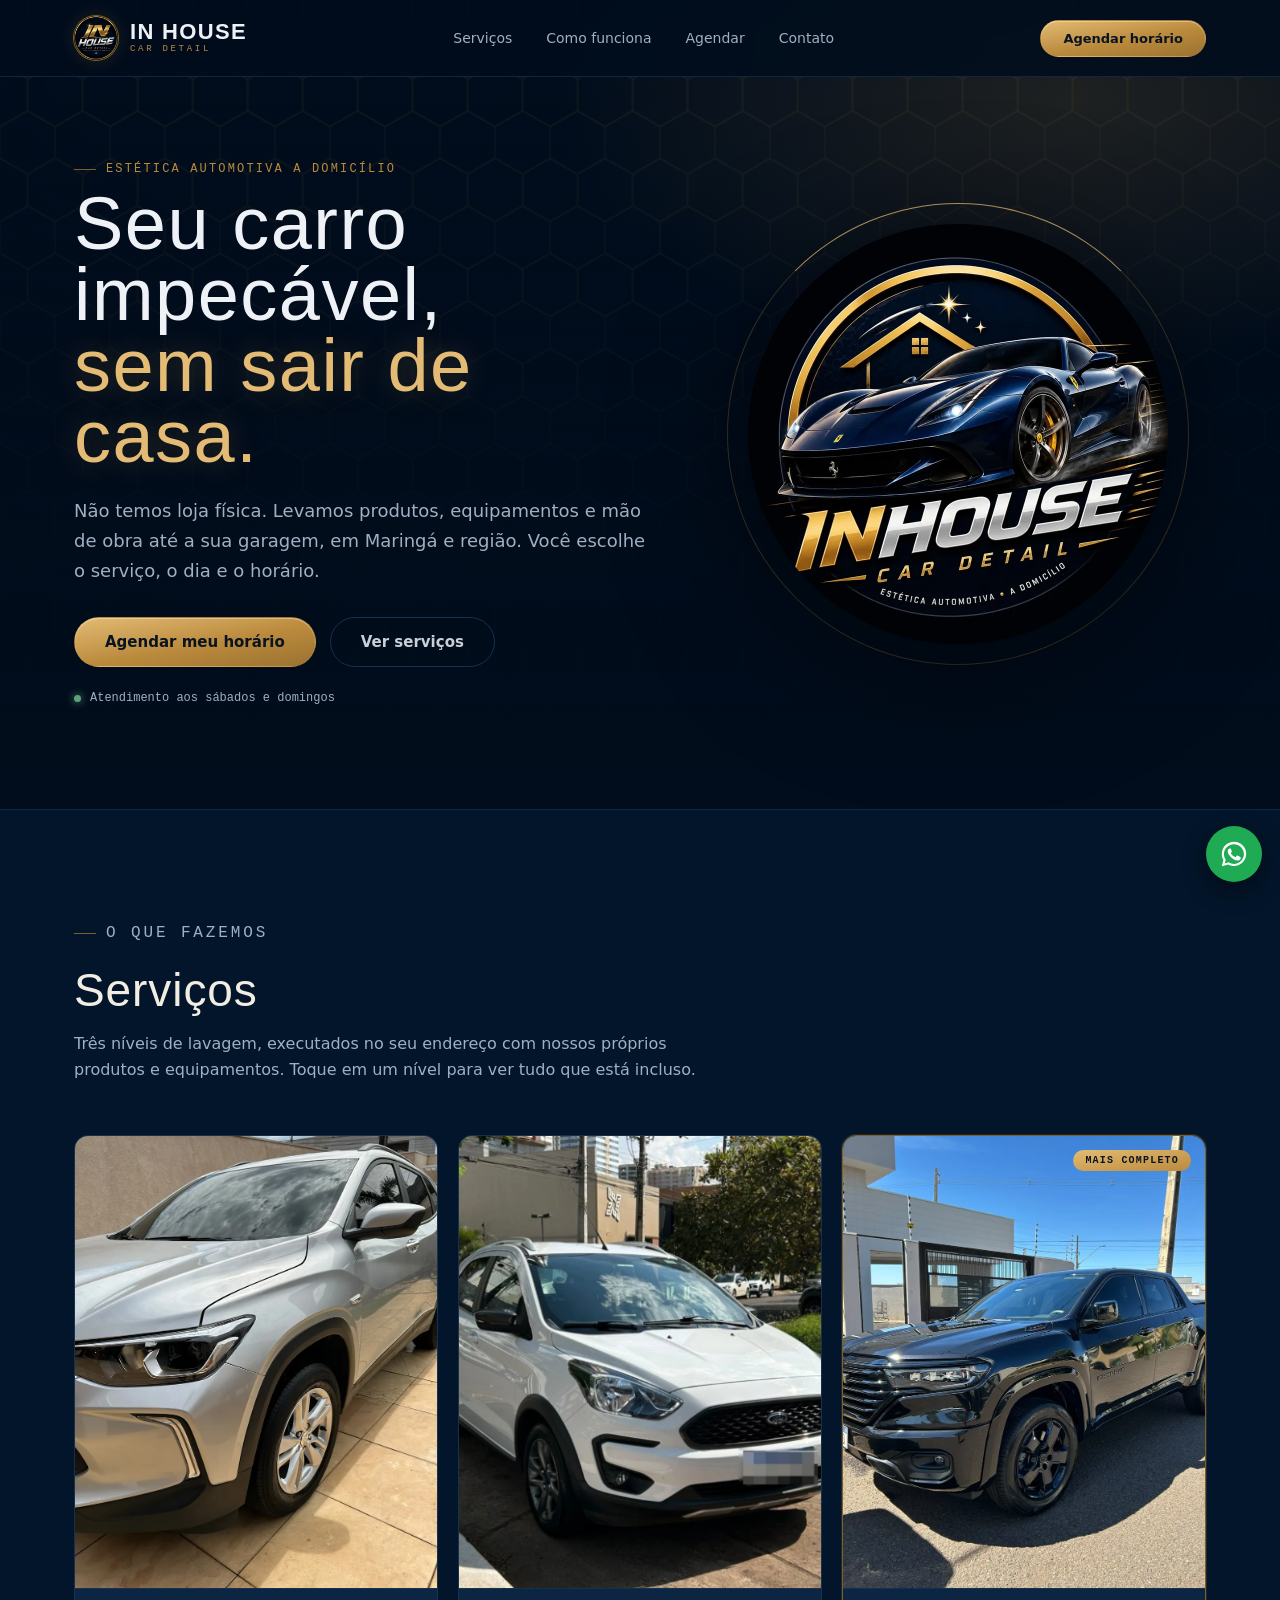
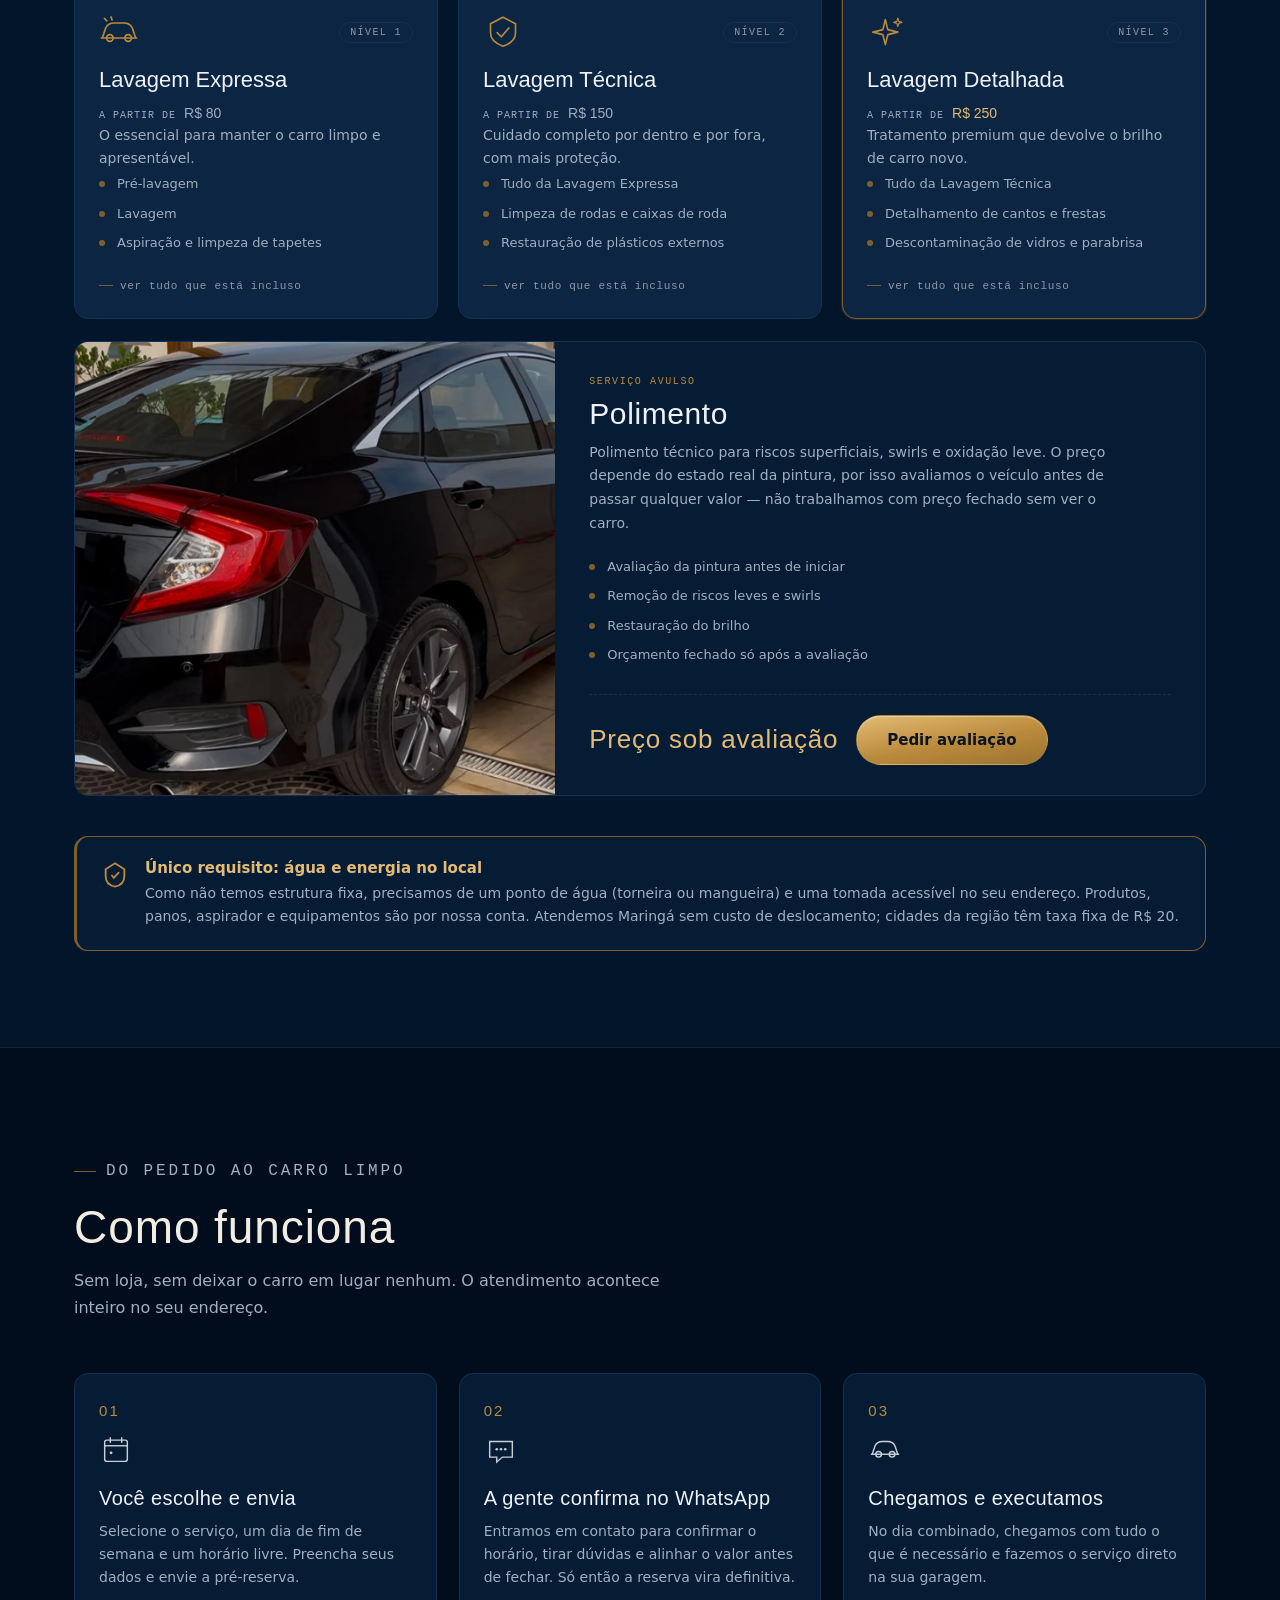
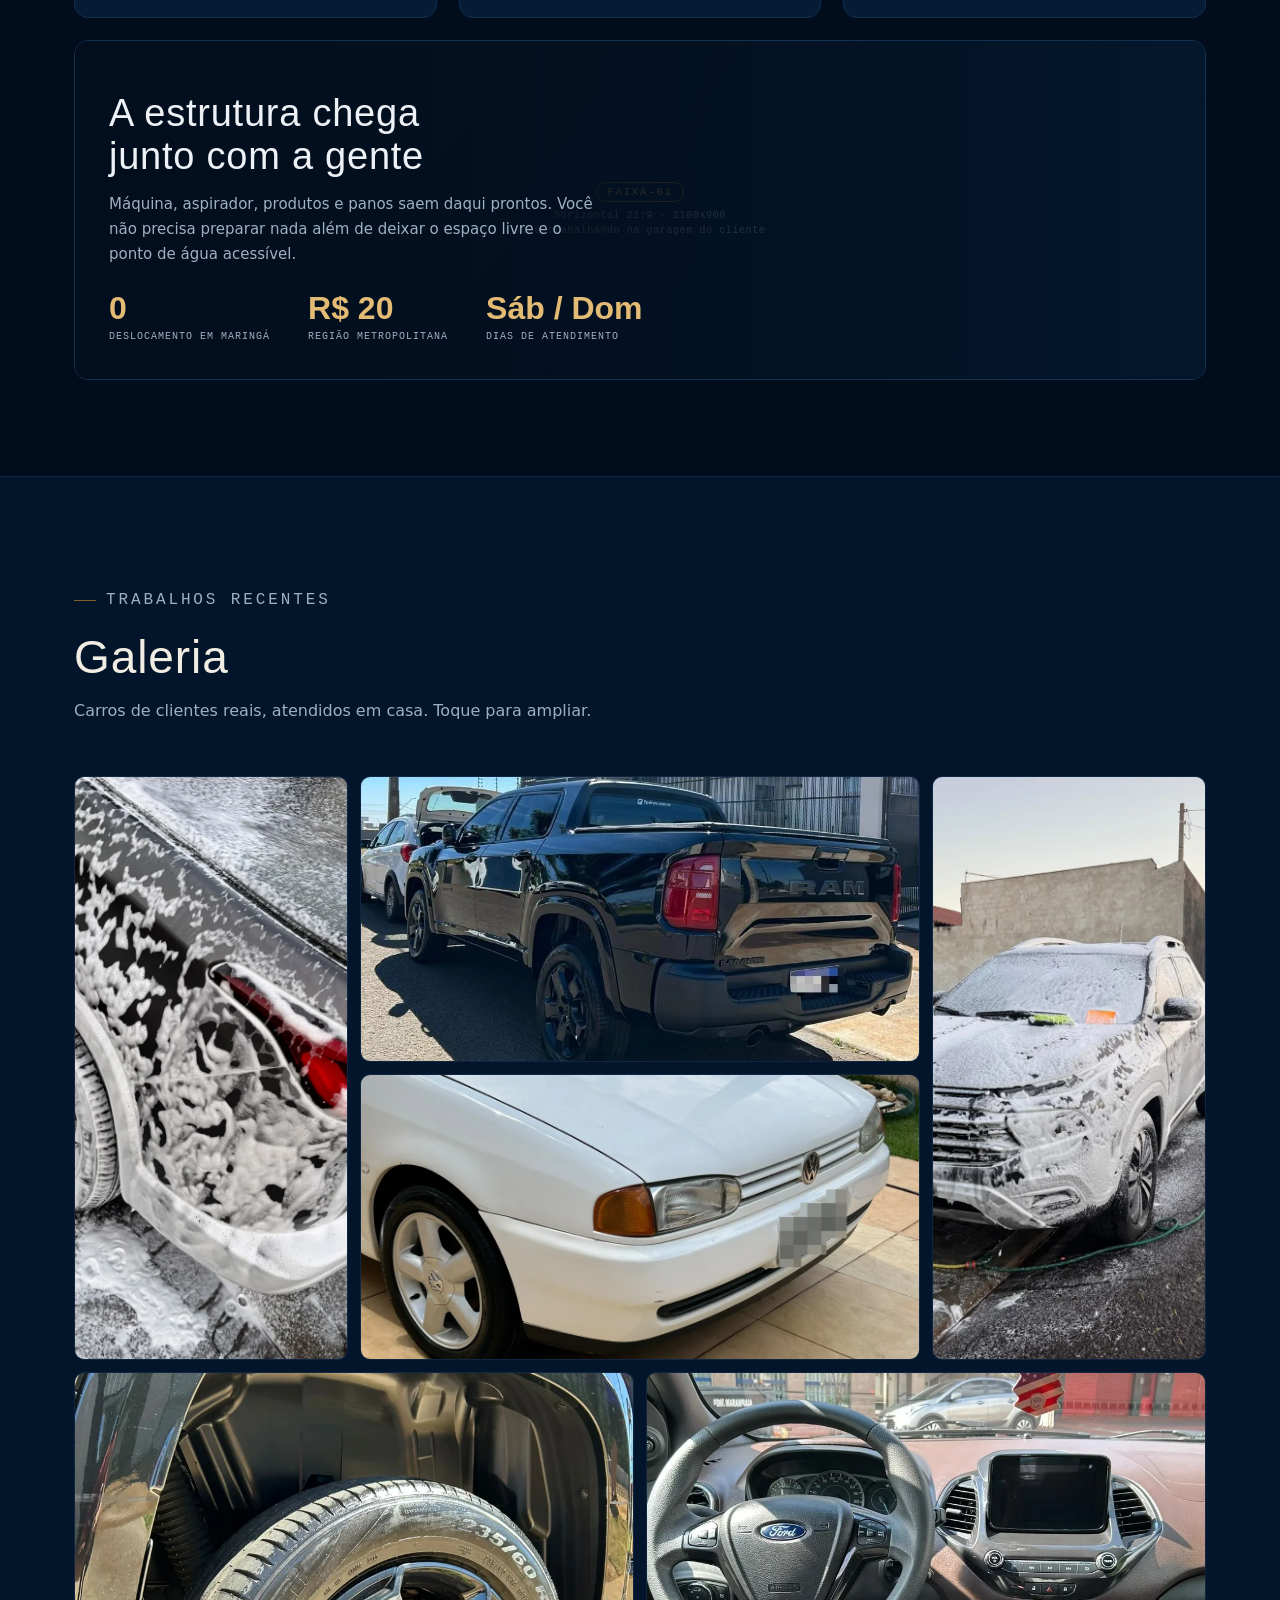
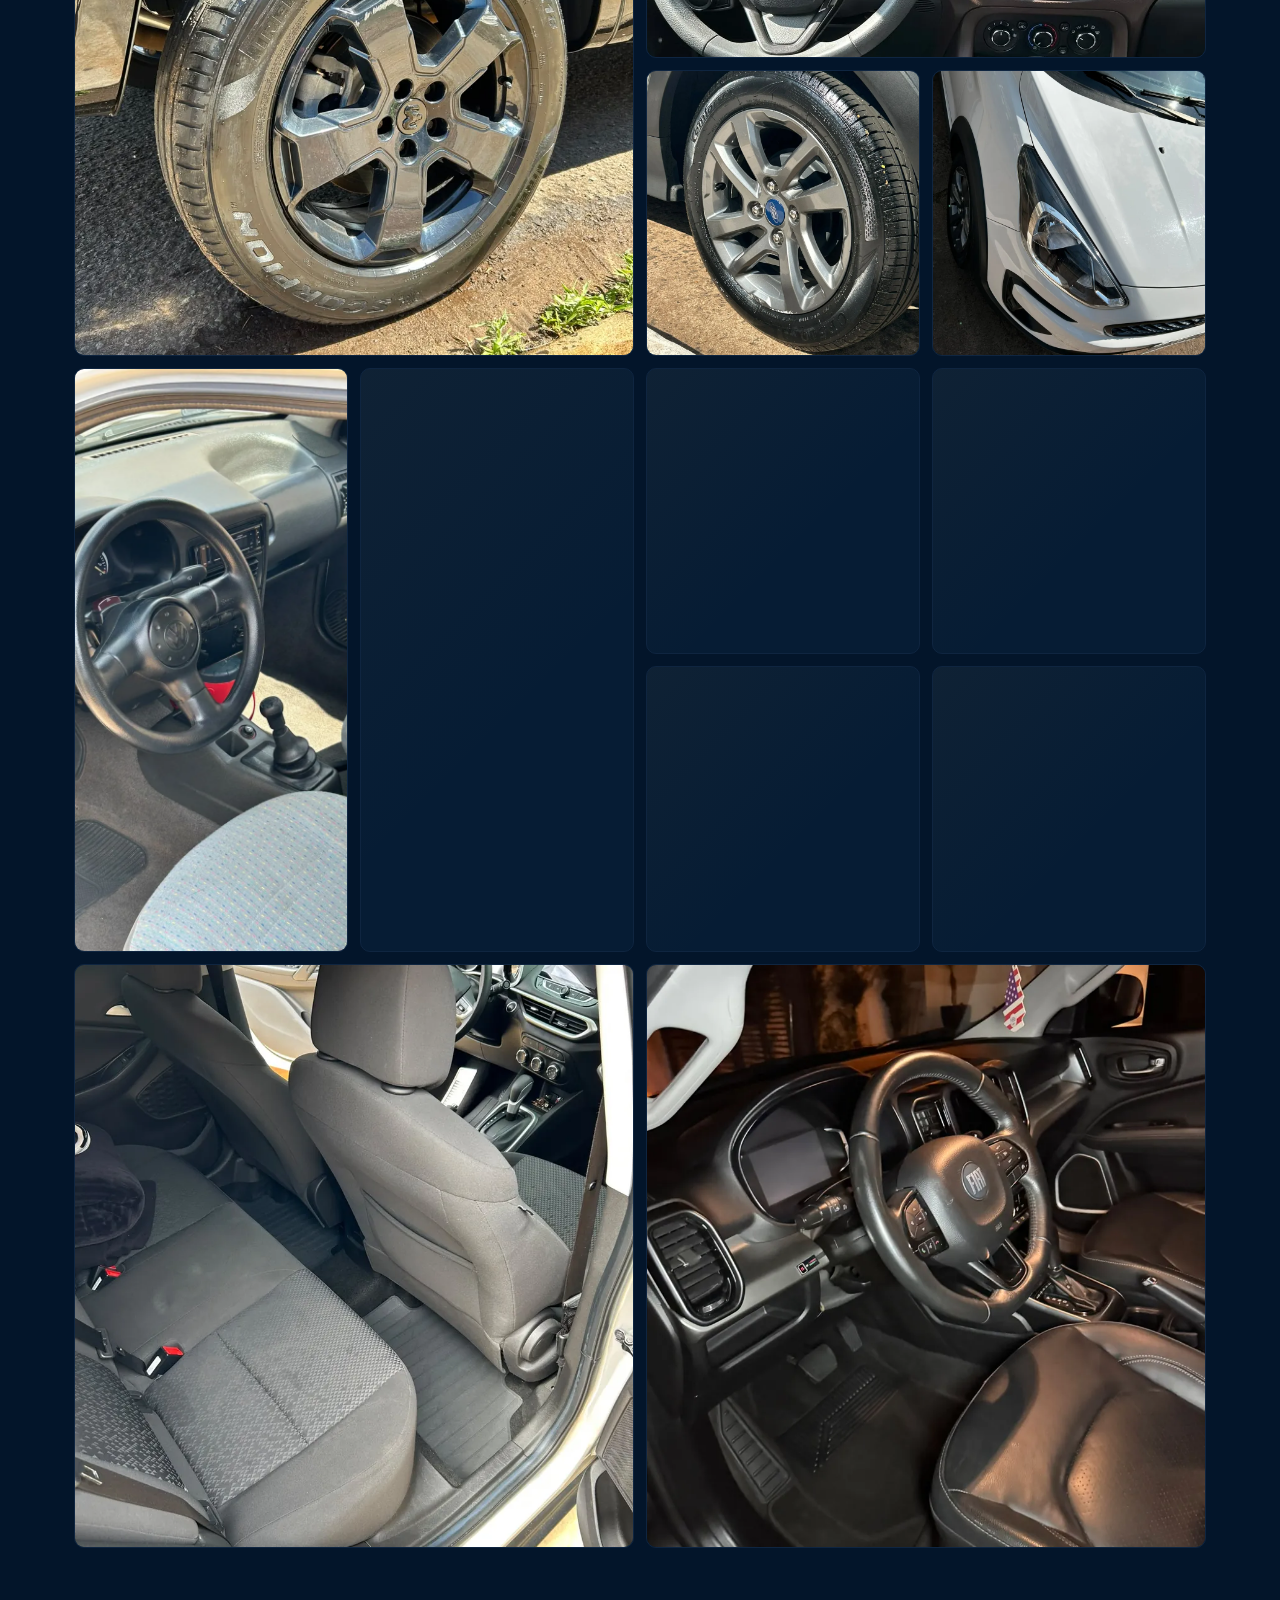
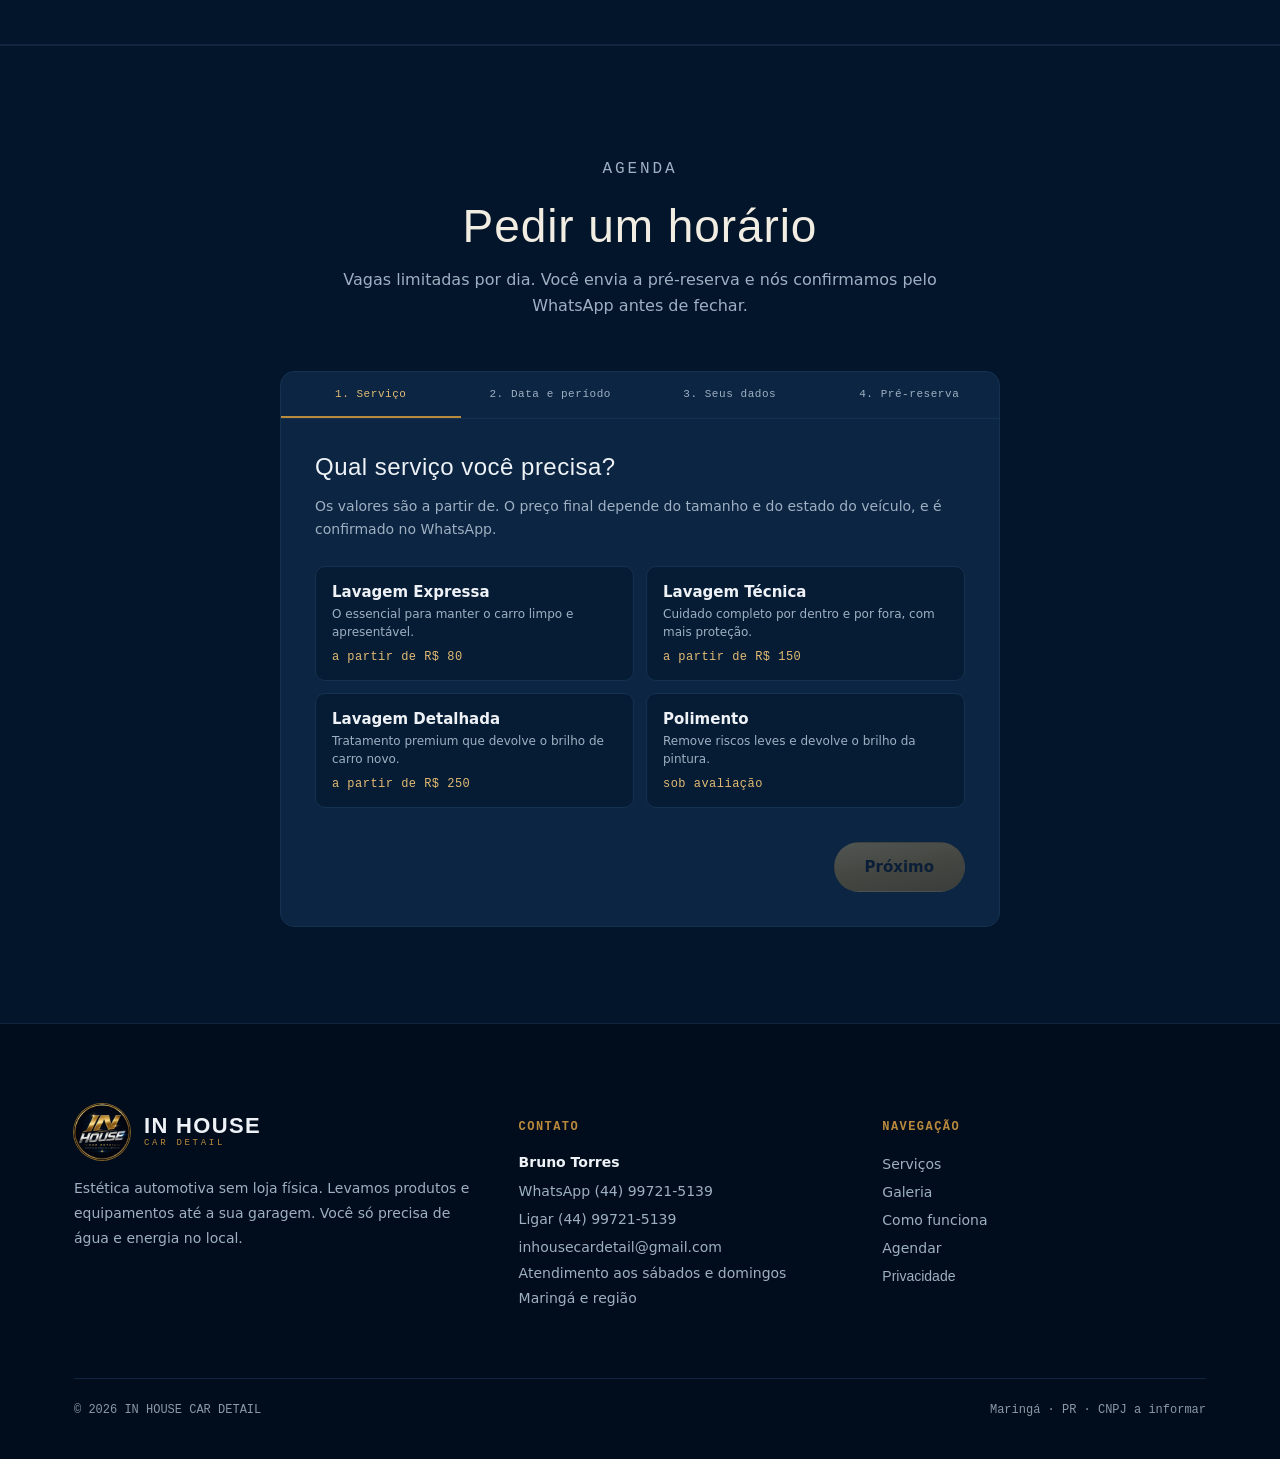
==== commit ba74ac4d: "Add files via upload" ====
--- a/index.html
+++ b/index.html
@@ -7,18 +7,18 @@
 <meta name="description" content="Lavagem e estética automotiva na sua garagem, em Maringá e região. Você escolhe o serviço, o dia e o horário — a gente leva produtos e equipamentos até você.">
 <meta name="theme-color" content="#010d1c">
 
-<link rel="canonical" href="https://brno0.github.io/in-house-car-detail/">
+<link rel="canonical" href="https://inhousecardetail.com.br/">
 
 <!-- Prévia do link no WhatsApp, Instagram e Facebook.
      og:image e og:url PRECISAM ser endereços completos — com caminho relativo
      o link é compartilhado sem imagem nenhuma.
-     Ao trocar para domínio próprio, atualize as 3 linhas abaixo. -->
+     Endereços completos, apontando para o domínio próprio. -->
 <meta property="og:title" content="IN HOUSE CAR DETAIL — Estética automotiva a domicílio">
 <meta property="og:description" content="Lavagem e estética na sua garagem, em Maringá e região. Escolha o serviço, o dia e o horário — levamos produtos e equipamentos até você.">
-<meta property="og:image" content="https://brno0.github.io/in-house-car-detail/assets/img/og-card.jpg">
+<meta property="og:image" content="https://inhousecardetail.com.br/assets/img/og-card.jpg">
 <meta property="og:image:width" content="1200">
 <meta property="og:image:height" content="630">
-<meta property="og:url" content="https://brno0.github.io/in-house-car-detail/">
+<meta property="og:url" content="https://inhousecardetail.com.br/">
 <meta property="og:site_name" content="IN HOUSE CAR DETAIL">
 <meta property="og:type" content="website">
 <meta property="og:locale" content="pt_BR">
@@ -31,8 +31,8 @@
   "@type": "AutoWash",
   "name": "IN HOUSE CAR DETAIL",
   "description": "Estética automotiva a domicílio em Maringá e região.",
-  "url": "https://brno0.github.io/in-house-car-detail/",
-  "image": "https://brno0.github.io/in-house-car-detail/assets/img/og-card.jpg",
+  "url": "https://inhousecardetail.com.br/",
+  "image": "https://inhousecardetail.com.br/assets/img/og-card.jpg",
   "telephone": "+5544997215139",
   "email": "inhousecardetail@gmail.com",
   "priceRange": "R$ 80 - R$ 250",
--- a/assets/css/styles.css
+++ b/assets/css/styles.css
@@ -81,7 +81,12 @@
 
 ::selection{background:var(--gold);color:#07121f;}
 a{color:inherit;}
-img{max-width:100%;display:block;}
+img{
+  max-width:100%;height:auto;display:block;
+  /* height:auto é essencial: os <img> declaram width/height no HTML para o
+     navegador reservar espaço, e sem isto o CSS encolhe só a largura e a
+     imagem achata. Regras mais específicas (.slot img) continuam valendo. */
+}
 button{font-family:inherit;cursor:pointer;}
 
 :focus-visible{
@@ -197,7 +202,7 @@
 /* Badge do hero: logo + anel girando + clarão de luz que passa uma vez ao carregar */
 .hero-badge{display:flex;align-items:center;justify-content:center;position:relative;}
 .hero-badge img{
-  width:100%;max-width:420px;border-radius:50%;
+  width:100%;height:auto;max-width:420px;border-radius:50%;
   filter:drop-shadow(0 22px 64px rgba(0,0,0,0.6));
 }
 .hero-badge .ring{
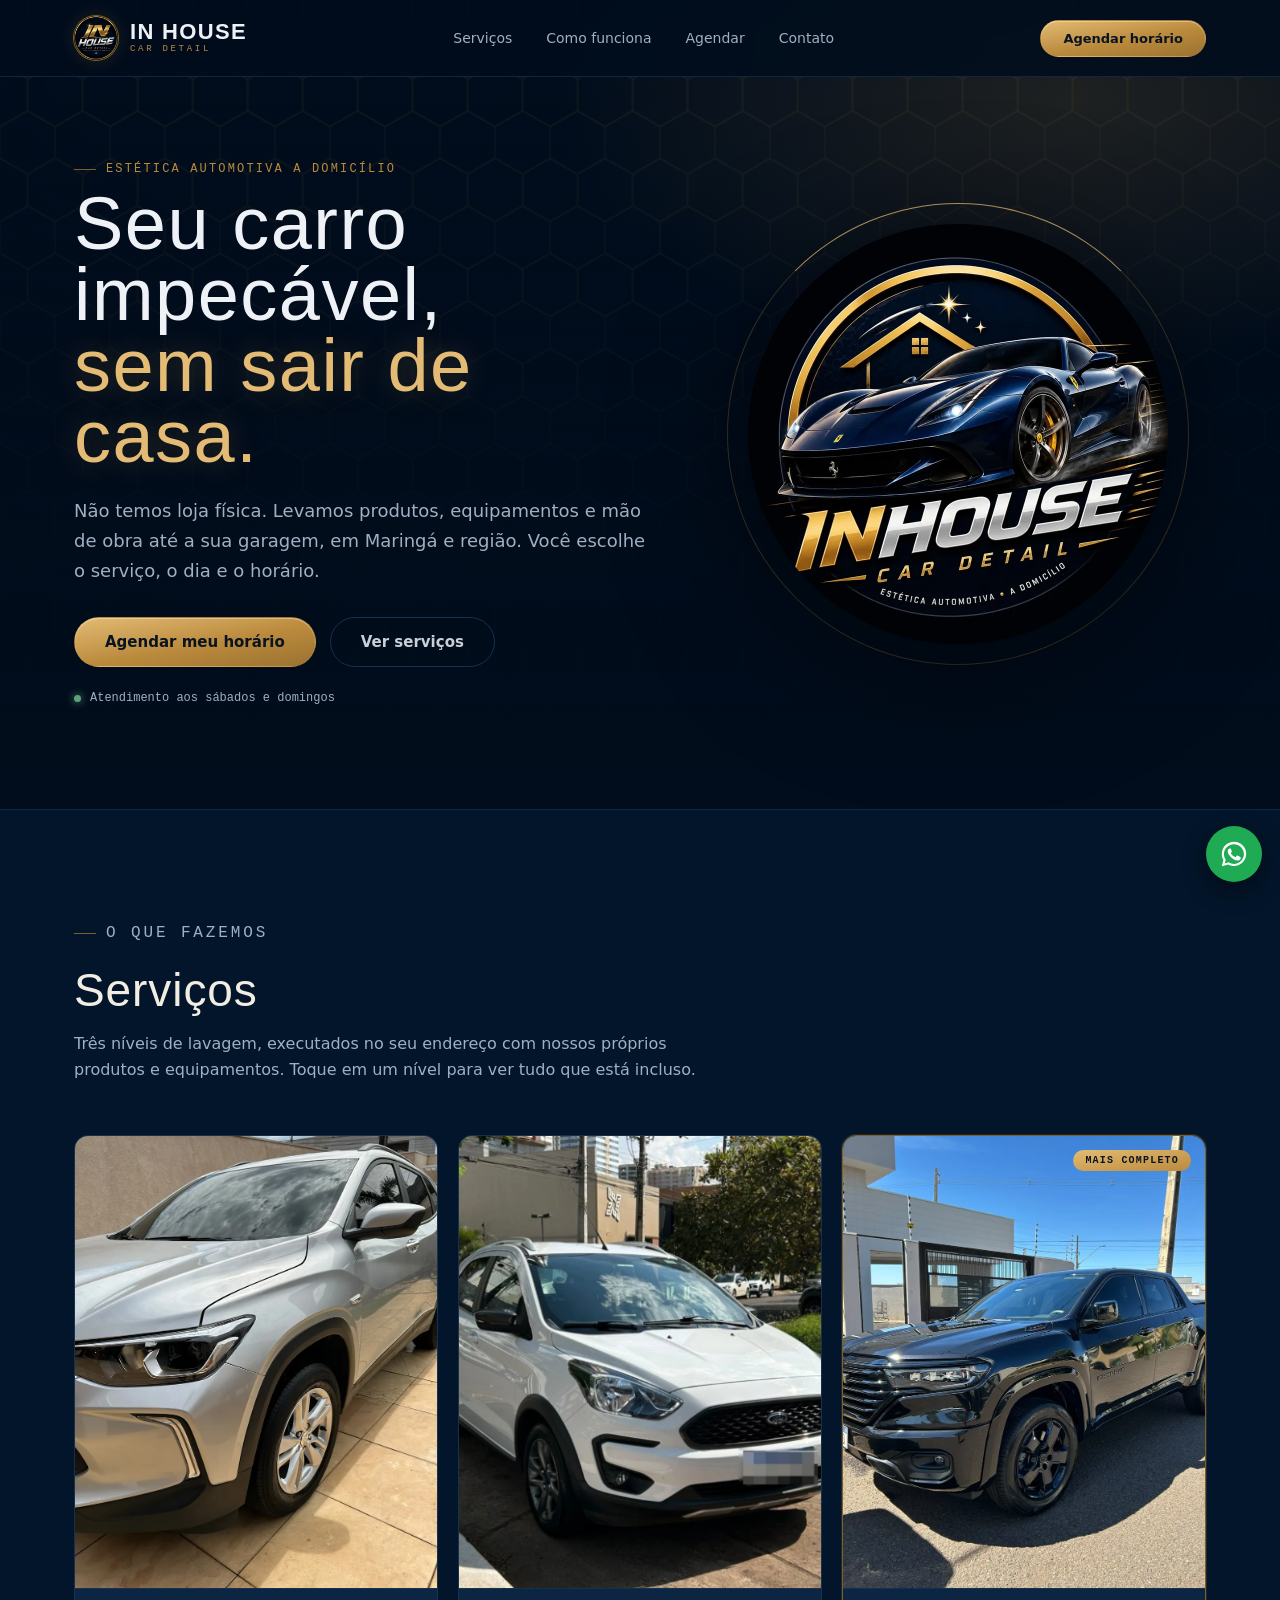
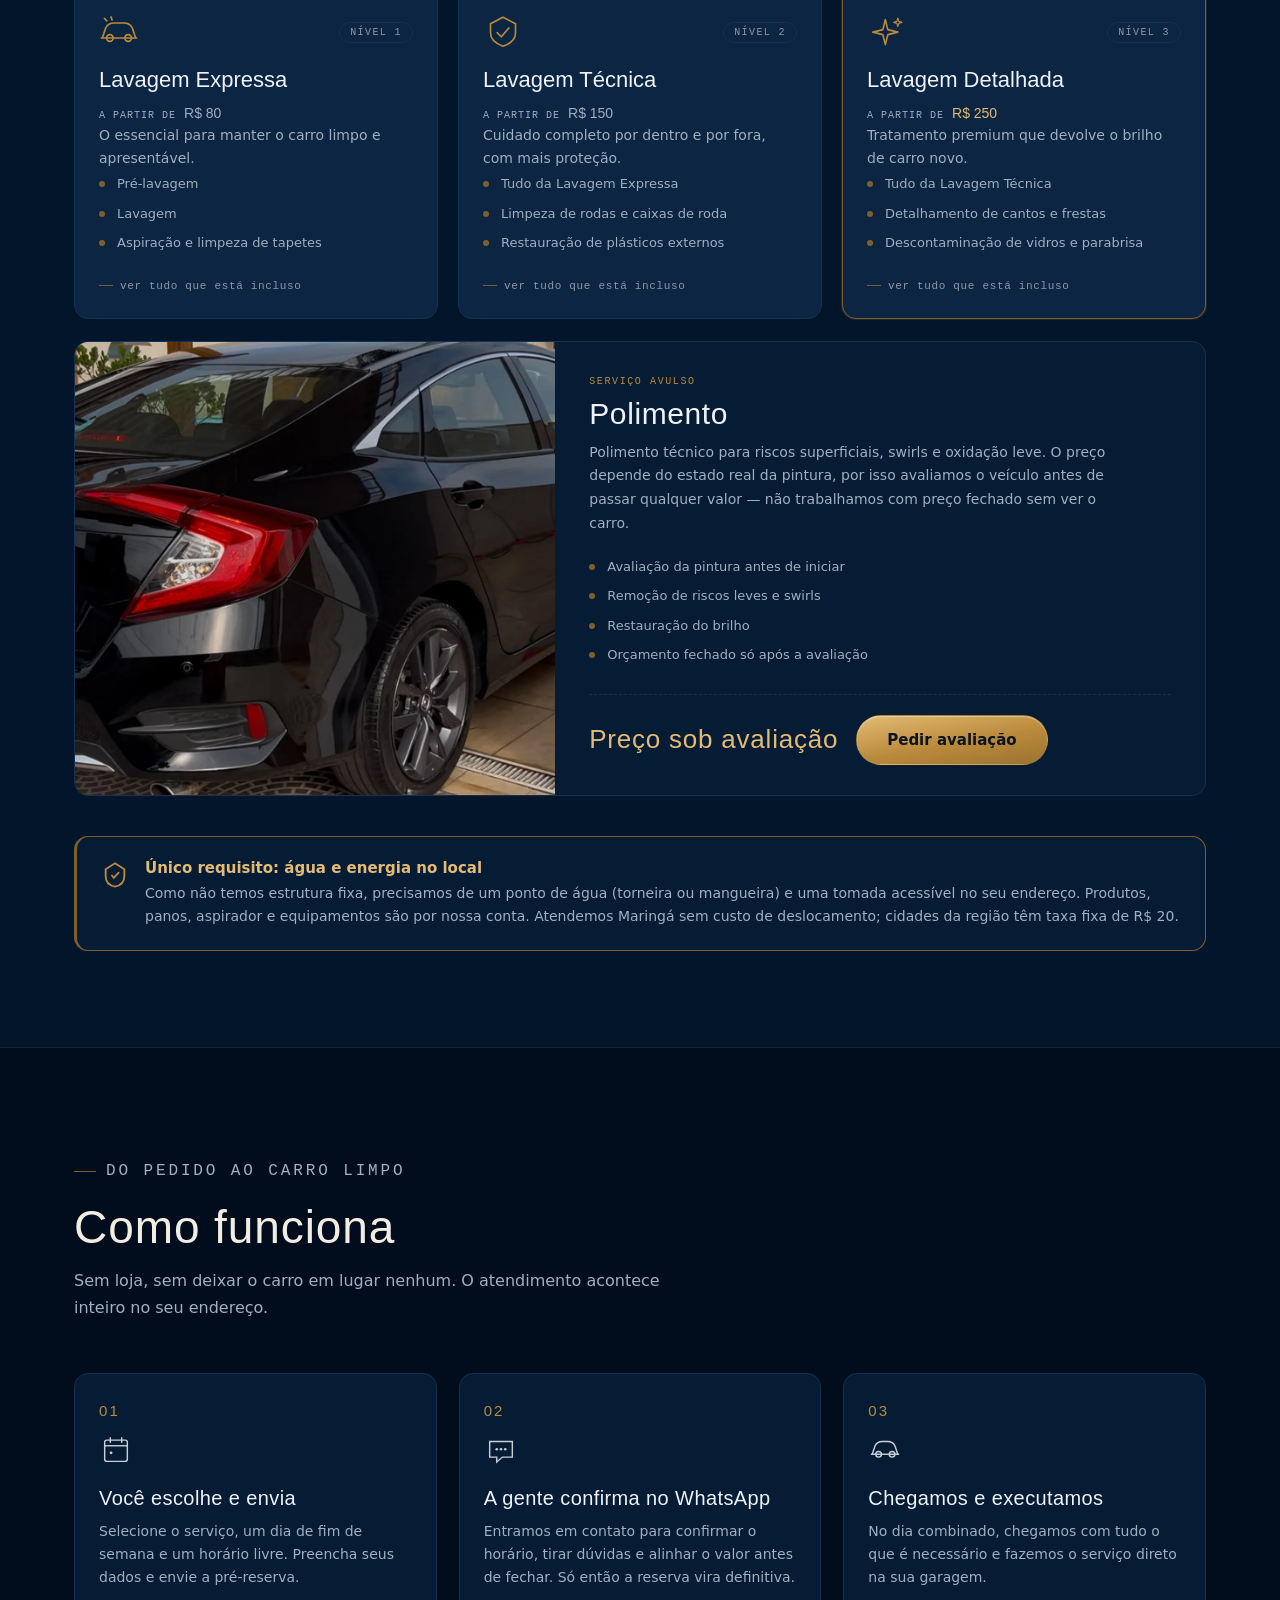
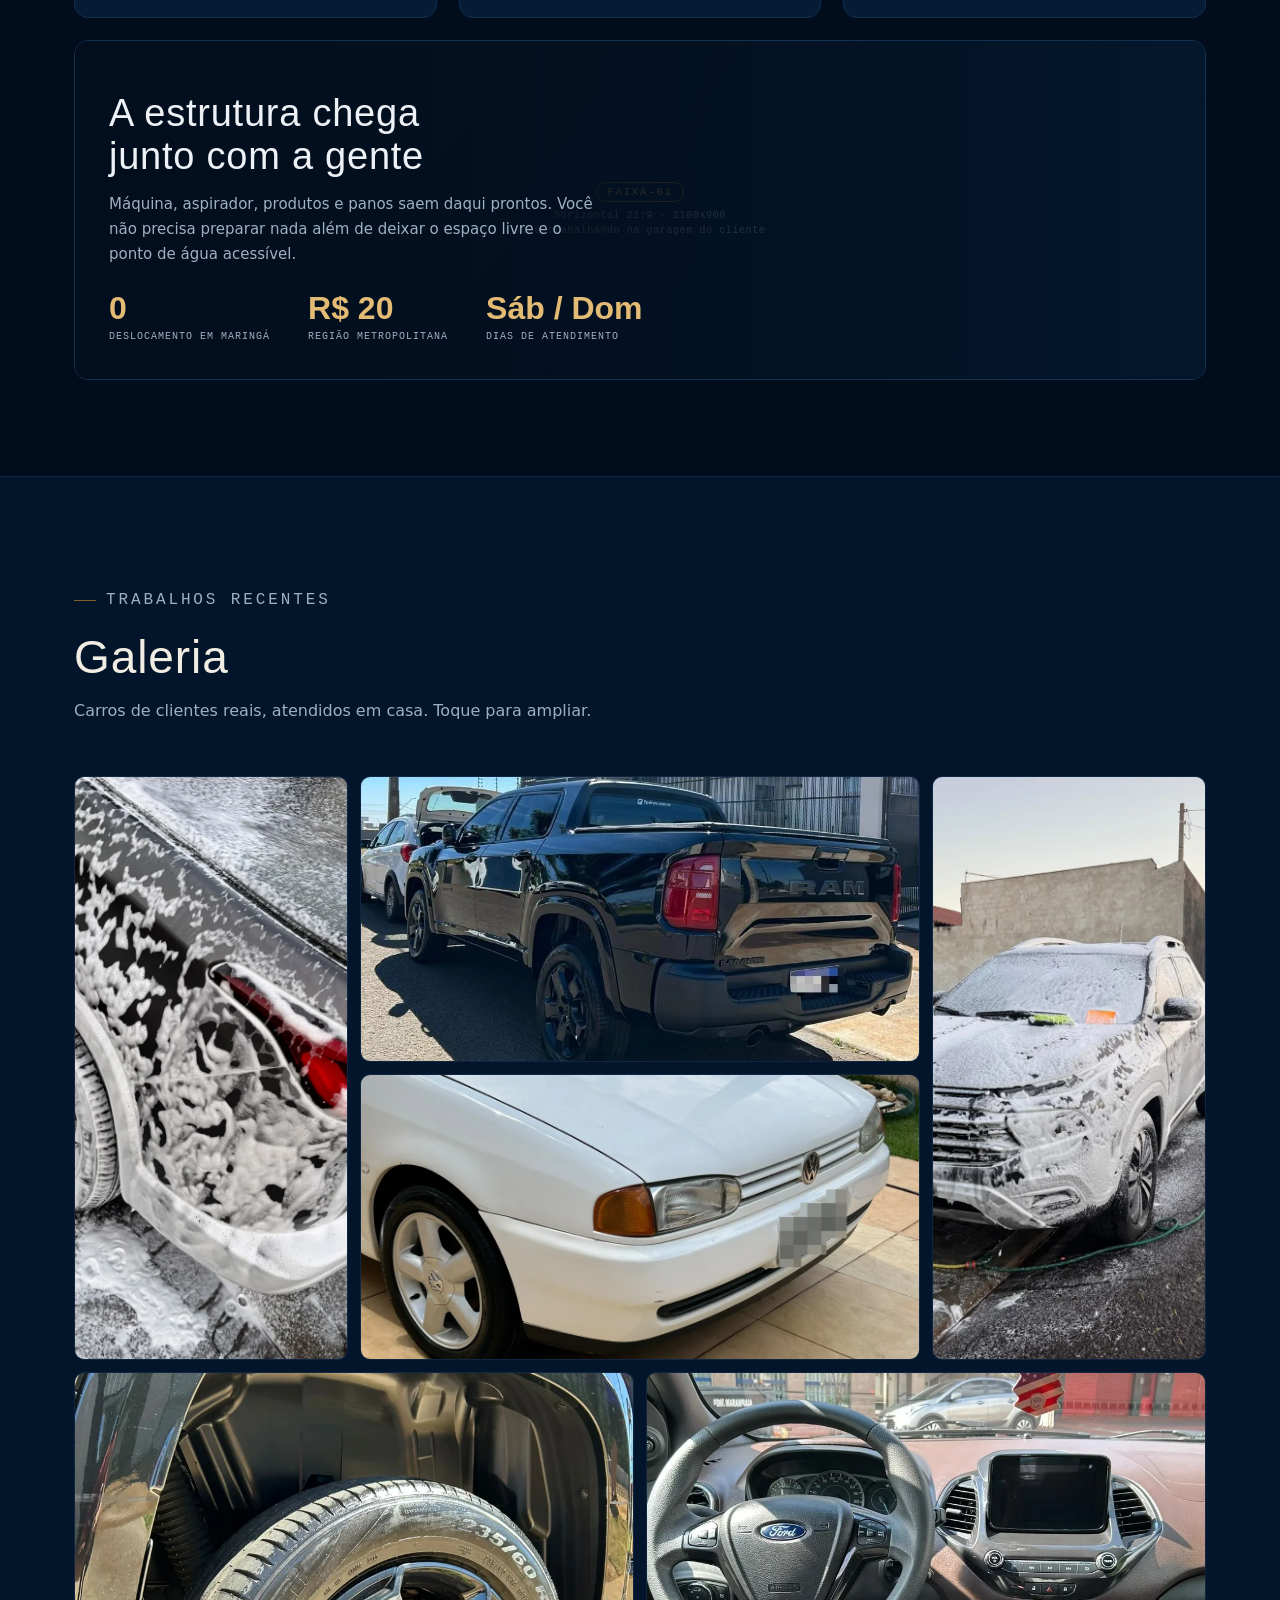
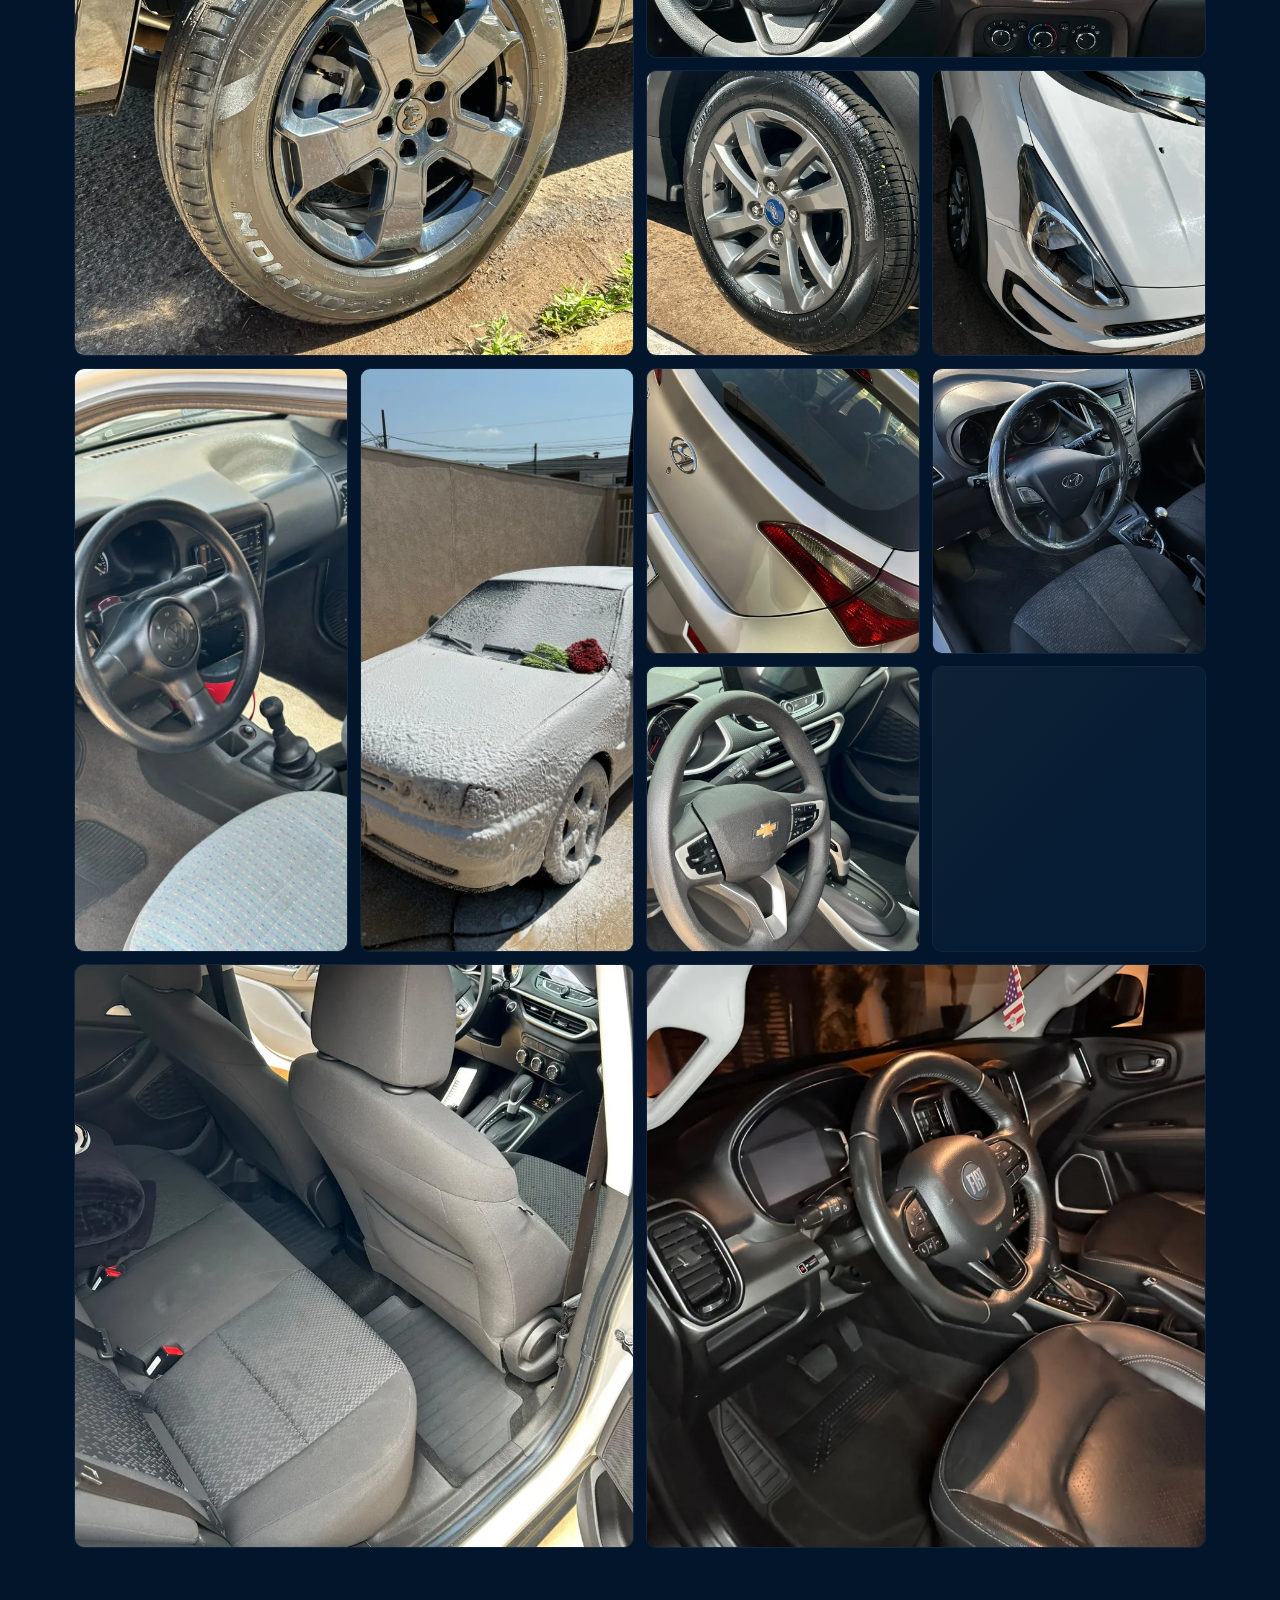
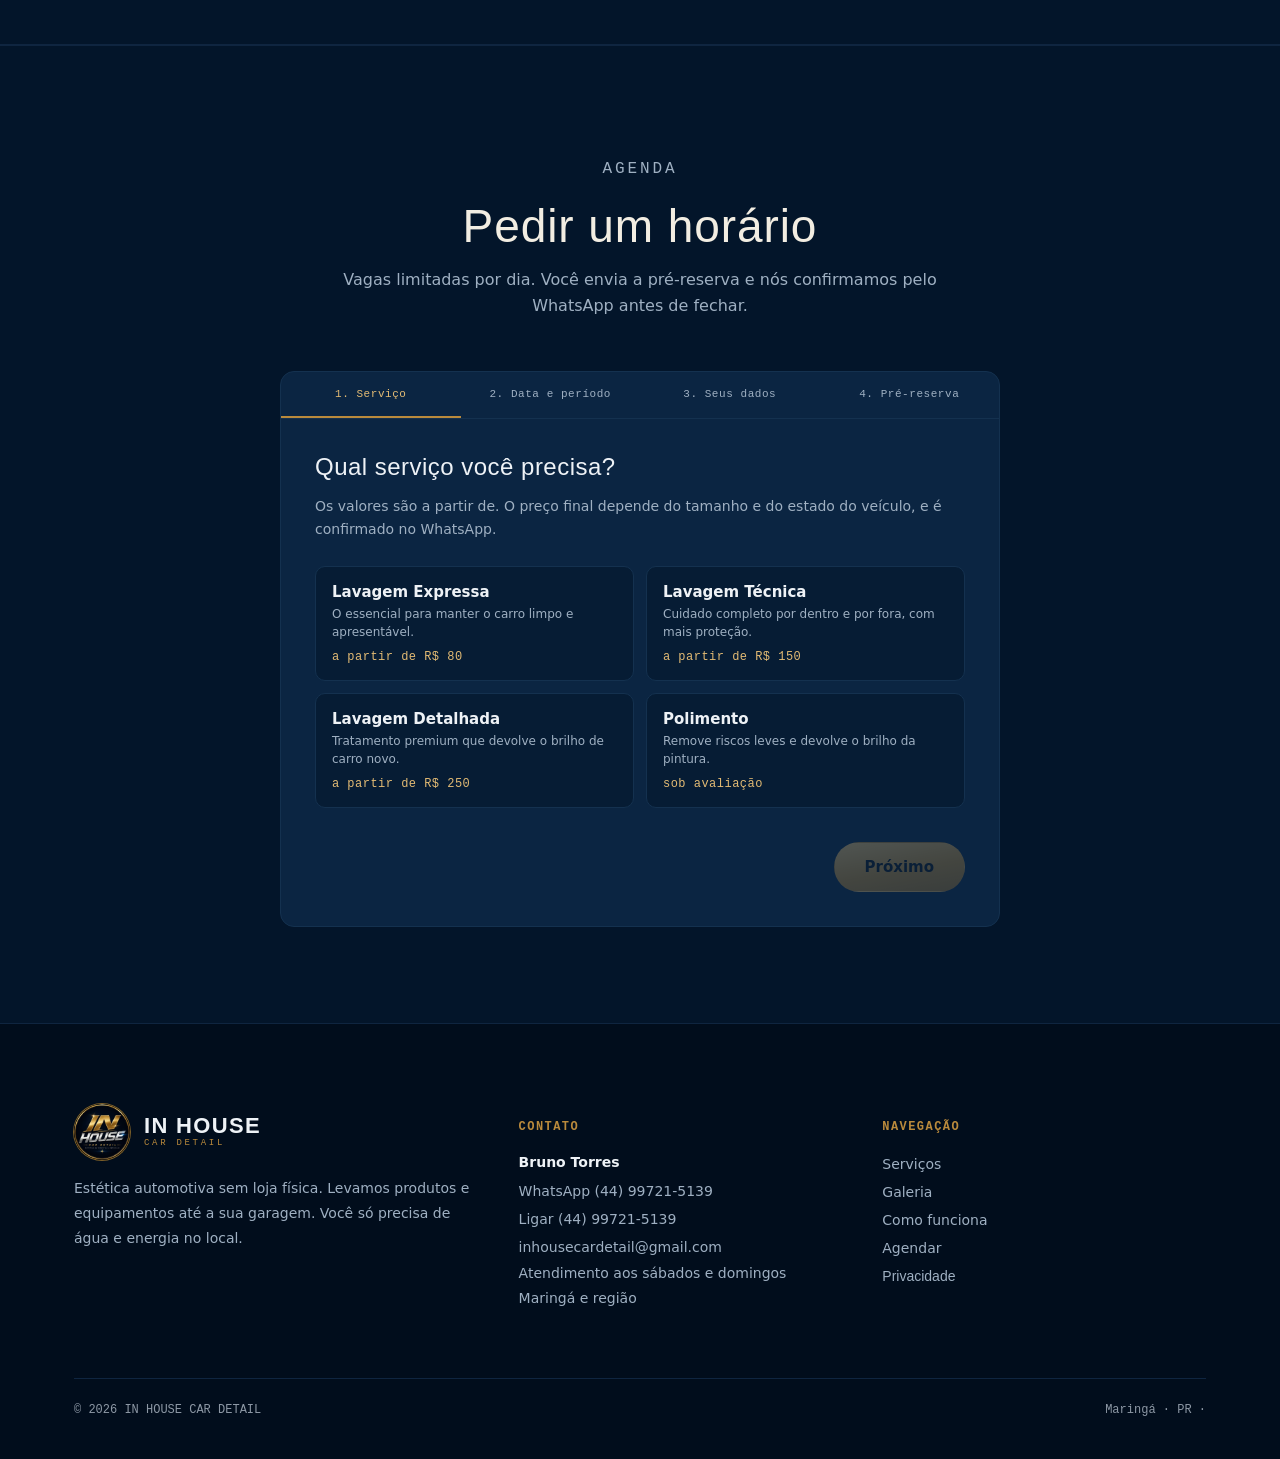
==== commit bca96e69: "Remove CNPJ information from footer" ====
--- a/index.html
+++ b/index.html
@@ -278,7 +278,7 @@
     </div>
     <div class="foot-bottom">
       <span>© 2026 IN HOUSE CAR DETAIL</span>
-      <span>Maringá · PR · CNPJ a informar</span>
+      <span>Maringá · PR ·</span>
     </div>
   </div>
 </footer>
